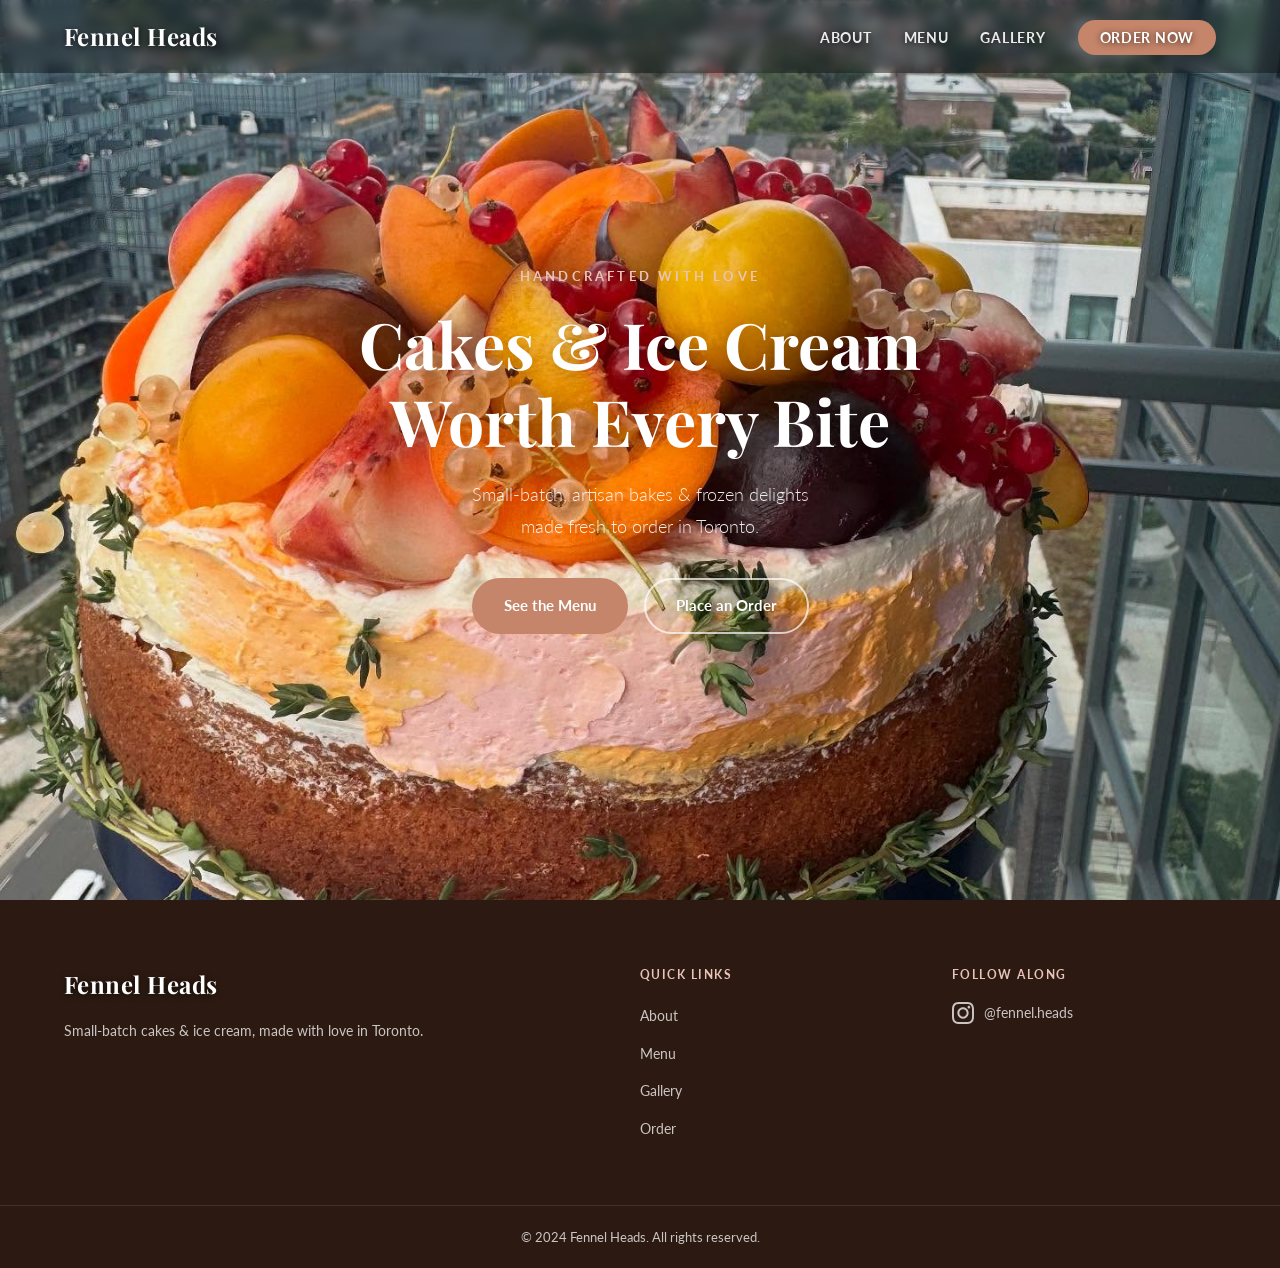
==== index.html @ 0a1d03e3 "Fix navbar background not showing on page load Two root causes fixed: 1. JS only evaluated scroll po" ====
<!DOCTYPE html>
<html lang="en">
<head>
  <meta charset="UTF-8" />
  <meta name="viewport" content="width=device-width, initial-scale=1.0" />
  <title>Fennel Heads — Cakes & Ice Cream by Arry</title>
  <link rel="stylesheet" href="styles.css?v=2" />
  <link rel="preconnect" href="https://fonts.googleapis.com" />
  <link rel="preconnect" href="https://fonts.gstatic.com" crossorigin />
  <link href="https://fonts.googleapis.com/css2?family=Playfair+Display:ital,wght@0,400;0,600;0,700;1,400&family=Lato:wght@300;400;700&display=swap" rel="stylesheet" />
</head>
<body>

  <!-- ─── NAV ─────────────────────────────────────────────── -->
  <nav id="navbar">
    <div class="nav-inner">
      <a class="logo" href="index.html">Fennel Heads</a>
      <button class="hamburger" id="hamburger" aria-label="Open menu">&#9776;</button>
      <ul class="nav-links" id="nav-links">
        <li><a href="about.html"   data-page="about">About</a></li>
        <li><a href="menu.html"    data-page="menu">Menu</a></li>
        <li><a href="gallery.html" data-page="gallery">Gallery</a></li>
        <li><a href="order.html"   data-page="order" class="nav-cta">Order Now</a></li>
      </ul>
    </div>
  </nav>

  <!-- ─── HERO ─────────────────────────────────────────────── -->
  <section id="hero">
    <div class="hero-overlay"></div>
    <img
      class="hero-bg"
      src="538287975_17993439401819274_383449460662715563_n.jpg"
      alt="Beautiful fruit-topped cake held against the city skyline"
    />
    <div class="hero-content">
      <p class="hero-eyebrow">Handcrafted with love</p>
      <h1>Cakes & Ice Cream<br/>Worth Every Bite</h1>
      <p class="hero-sub">Small-batch, artisan bakes &amp; frozen delights<br/>made fresh to order in Toronto.</p>
      <div class="hero-buttons">
        <a href="menu.html"  class="btn btn-primary">See the Menu</a>
        <a href="order.html" class="btn btn-outline">Place an Order</a>
      </div>
    </div>
  </section>

  <!-- ─── FOOTER ─────────────────────────────────────────────── -->
  <footer>
    <div class="container footer-inner">
      <div class="footer-brand">
        <span class="logo">Fennel Heads</span>
        <p>Small-batch cakes &amp; ice cream, made with love in Toronto.</p>
      </div>
      <div class="footer-links">
        <h4>Quick Links</h4>
        <ul>
          <li><a href="about.html">About</a></li>
          <li><a href="menu.html">Menu</a></li>
          <li><a href="gallery.html">Gallery</a></li>
          <li><a href="order.html">Order</a></li>
        </ul>
      </div>
      <div class="footer-social">
        <h4>Follow Along</h4>
        <a href="https://www.instagram.com/fennel.heads/" target="_blank" rel="noopener noreferrer" class="social-link">
          <svg xmlns="http://www.w3.org/2000/svg" viewBox="0 0 24 24" fill="currentColor" width="22" height="22"><path d="M12 2.163c3.204 0 3.584.012 4.85.07 3.252.148 4.771 1.691 4.919 4.919.058 1.265.069 1.645.069 4.849 0 3.205-.012 3.584-.069 4.849-.149 3.225-1.664 4.771-4.919 4.919-1.266.058-1.644.07-4.85.07-3.204 0-3.584-.012-4.849-.07-3.26-.149-4.771-1.699-4.919-4.92-.058-1.265-.07-1.644-.07-4.849 0-3.204.013-3.583.07-4.849.149-3.227 1.664-4.771 4.919-4.919 1.266-.057 1.645-.069 4.849-.069zm0-2.163c-3.259 0-3.667.014-4.947.072-4.358.2-6.78 2.618-6.98 6.98-.059 1.281-.073 1.689-.073 4.948 0 3.259.014 3.668.072 4.948.2 4.358 2.618 6.78 6.98 6.98 1.281.058 1.689.072 4.948.072 3.259 0 3.668-.014 4.948-.072 4.354-.2 6.782-2.618 6.979-6.98.059-1.28.073-1.689.073-4.948 0-3.259-.014-3.667-.072-4.947-.196-4.354-2.617-6.78-6.979-6.98-1.281-.059-1.69-.073-4.949-.073zm0 5.838c-3.403 0-6.162 2.759-6.162 6.162s2.759 6.163 6.162 6.163 6.162-2.759 6.162-6.163c0-3.403-2.759-6.162-6.162-6.162zm0 10.162c-2.209 0-4-1.79-4-4 0-2.209 1.791-4 4-4s4 1.791 4 4c0 2.21-1.791 4-4 4zm6.406-11.845c-.796 0-1.441.645-1.441 1.44s.645 1.44 1.441 1.44c.795 0 1.439-.645 1.439-1.44s-.644-1.44-1.439-1.44z"/></svg>
          @fennel.heads
        </a>
      </div>
    </div>
    <div class="footer-bottom">
      <p>&copy; 2024 Fennel Heads. All rights reserved.</p>
    </div>
  </footer>

  <script src="script.js"></script>
</body>
</html>
---- styles.css ----
/* ─────────────────────────────────────────────────────────────
   Fennel Heads — Cake & Ice Cream Store
   Stylesheet
   ───────────────────────────────────────────────────────────── */

/* ── Reset & base ── */
*, *::before, *::after { box-sizing: border-box; margin: 0; padding: 0; }

:root {
  --cream:     #fdf8f2;
  --rose:      #e8c4b8;
  --blush:     #f0d5cb;
  --dusty:     #c4856a;
  --brown:     #6b3d2a;
  --dark:      #2c1a12;
  --green:     #7a9e7e;
  --gold:      #c9963a;
  --text:      #3d2314;
  --text-muted:#7a5c4e;
  --white:     #ffffff;
  --shadow-sm: 0 2px 8px rgba(44,26,18,0.08);
  --shadow-md: 0 8px 30px rgba(44,26,18,0.12);
  --shadow-lg: 0 20px 60px rgba(44,26,18,0.18);
  --radius:    16px;
  --radius-sm: 8px;
  --transition: 0.3s ease;
}

html { scroll-behavior: smooth; }

body {
  font-family: 'Lato', sans-serif;
  background: var(--cream);
  color: var(--text);
  line-height: 1.7;
  overflow-x: hidden;
}

img { display: block; max-width: 100%; }
a   { color: inherit; text-decoration: none; }
ul  { list-style: none; }

.container {
  width: 100%;
  max-width: 1200px;
  margin: 0 auto;
  padding: 0 24px;
}

/* ── Typography ── */
h1, h2, h3 {
  font-family: 'Playfair Display', serif;
  line-height: 1.2;
}

h1 { font-size: clamp(2.4rem, 5vw, 4rem); font-weight: 700; }
h2 { font-size: clamp(1.8rem, 3.5vw, 2.8rem); font-weight: 600; }
h3 { font-size: 1.3rem; font-weight: 600; }

.section-eyebrow {
  text-transform: uppercase;
  letter-spacing: 0.18em;
  font-size: 0.78rem;
  font-weight: 700;
  color: var(--dusty);
  margin-bottom: 10px;
}

.section-title { color: var(--dark); margin-bottom: 14px; }

.section-subtitle {
  color: var(--text-muted);
  max-width: 600px;
  font-size: 1rem;
  margin-bottom: 48px;
}

.centered { text-align: center; }
.section-subtitle.centered, .centered.section-subtitle { margin: 0 auto 48px; }

/* ── Buttons ── */
.btn {
  display: inline-flex;
  align-items: center;
  gap: 8px;
  padding: 13px 30px;
  border-radius: 50px;
  font-family: 'Lato', sans-serif;
  font-weight: 700;
  font-size: 0.95rem;
  cursor: pointer;
  transition: all var(--transition);
  border: 2px solid transparent;
  white-space: nowrap;
}

.btn-primary {
  background: var(--dusty);
  color: var(--white);
  border-color: var(--dusty);
}
.btn-primary:hover {
  background: var(--brown);
  border-color: var(--brown);
  transform: translateY(-2px);
  box-shadow: var(--shadow-md);
}

.btn-outline {
  background: transparent;
  color: var(--white);
  border-color: rgba(255,255,255,0.7);
}
.btn-outline:hover {
  background: rgba(255,255,255,0.15);
  border-color: var(--white);
}

.btn-outline-dark {
  background: transparent;
  color: var(--dark);
  border-color: var(--dark);
}
.btn-outline-dark:hover {
  background: var(--dark);
  color: var(--white);
}

.btn-full { width: 100%; justify-content: center; }
.btn-lg   { padding: 16px 36px; font-size: 1rem; }

/* ── Navbar ── */
#navbar {
  position: fixed;
  top: 0; left: 0; right: 0;
  z-index: 1000;
  padding: 16px 0;
  background: rgba(0,0,0,0.38);
  backdrop-filter: blur(6px);
  -webkit-backdrop-filter: blur(6px);
  transition: background var(--transition), box-shadow var(--transition), padding var(--transition), backdrop-filter var(--transition);
}

#navbar.scrolled {
  background: rgba(253,248,242,0.97);
  backdrop-filter: blur(10px);
  -webkit-backdrop-filter: blur(10px);
  box-shadow: var(--shadow-sm);
  padding: 10px 0;
}

.nav-inner {
  max-width: 1200px;
  margin: 0 auto;
  padding: 0 24px;
  display: flex;
  align-items: center;
  justify-content: space-between;
}

.logo {
  font-family: 'Playfair Display', serif;
  font-size: 1.5rem;
  font-weight: 700;
  color: var(--white);
  transition: color var(--transition), text-shadow var(--transition);
  letter-spacing: 0.02em;
  text-shadow: 0 1px 6px rgba(0,0,0,0.7);
}

#navbar.scrolled .logo { color: var(--brown); text-shadow: none; }

.nav-links {
  display: flex;
  align-items: center;
  gap: 32px;
}

.nav-links a {
  font-weight: 700;
  font-size: 0.9rem;
  letter-spacing: 0.05em;
  text-transform: uppercase;
  color: rgba(255,255,255,0.9);
  transition: color var(--transition), text-shadow var(--transition);
  text-shadow: 0 1px 6px rgba(0,0,0,0.7);
}

#navbar.scrolled .nav-links a { color: var(--text); text-shadow: none; }

.nav-links a:hover { color: var(--dusty); }

.nav-cta {
  background: var(--dusty);
  color: var(--white) !important;
  padding: 9px 22px;
  border-radius: 50px;
}

.nav-cta:hover { background: var(--brown) !important; color: var(--white) !important; }

#navbar.scrolled .nav-links a.active { color: var(--dusty); }
#navbar:not(.scrolled) .nav-links a.active { color: var(--rose); }

.hamburger {
  display: none;
  background: none;
  border: none;
  color: var(--white);
  font-size: 1.5rem;
  cursor: pointer;
  text-shadow: 0 1px 4px rgba(0,0,0,0.5);
  transition: color var(--transition), text-shadow var(--transition);
}

#navbar.scrolled .hamburger { color: var(--dark); text-shadow: none; }

/* ── Hero ── */
#hero {
  position: relative;
  height: 100vh;
  min-height: 600px;
  display: flex;
  align-items: center;
  justify-content: center;
  overflow: hidden;
}

.hero-bg {
  position: absolute;
  inset: 0;
  width: 100%;
  height: 100%;
  object-fit: cover;
  object-position: center;
  transform: scale(1.05);
  transition: transform 8s ease;
}

.hero-bg.loaded { transform: scale(1); }

.hero-overlay {
  position: absolute;
  inset: 0;
  background: linear-gradient(
    to bottom,
    rgba(44,26,18,0.45) 0%,
    rgba(44,26,18,0.55) 50%,
    rgba(44,26,18,0.7)  100%
  );
}

.hero-content {
  position: relative;
  text-align: center;
  color: var(--white);
  padding: 0 24px;
  max-width: 800px;
}

.hero-eyebrow {
  text-transform: uppercase;
  letter-spacing: 0.25em;
  font-size: 0.8rem;
  font-weight: 700;
  color: var(--rose);
  margin-bottom: 18px;
}

.hero-content h1 {
  text-shadow: 0 2px 20px rgba(0,0,0,0.3);
  margin-bottom: 20px;
}

.hero-sub {
  font-size: 1.15rem;
  opacity: 0.9;
  margin-bottom: 36px;
  font-weight: 300;
}

.hero-buttons {
  display: flex;
  gap: 16px;
  justify-content: center;
  flex-wrap: wrap;
}

.scroll-hint {
  position: absolute;
  bottom: 36px;
  left: 50%;
  transform: translateX(-50%);
}

.scroll-hint span {
  display: block;
  width: 24px;
  height: 40px;
  border: 2px solid rgba(255,255,255,0.6);
  border-radius: 20px;
  position: relative;
}

.scroll-hint span::after {
  content: '';
  display: block;
  width: 4px;
  height: 8px;
  background: rgba(255,255,255,0.8);
  border-radius: 4px;
  position: absolute;
  top: 6px;
  left: 50%;
  transform: translateX(-50%);
  animation: scrollBounce 1.8s infinite;
}

@keyframes scrollBounce {
  0%, 100% { transform: translateX(-50%) translateY(0); opacity: 1; }
  60%       { transform: translateX(-50%) translateY(10px); opacity: 0; }
}

/* ── About ── */
#about {
  padding: 100px 0;
  background: var(--cream);
}

.about-grid {
  display: grid;
  grid-template-columns: 1fr 1fr;
  gap: 72px;
  align-items: center;
}

.about-image-wrap {
  position: relative;
}

.about-img {
  width: 100%;
  border-radius: var(--radius);
  box-shadow: var(--shadow-lg);
  aspect-ratio: 4/5;
  object-fit: cover;
}

.about-badge {
  position: absolute;
  bottom: -24px;
  right: -24px;
  background: var(--dusty);
  color: var(--white);
  width: 100px;
  height: 100px;
  border-radius: 50%;
  display: flex;
  flex-direction: column;
  align-items: center;
  justify-content: center;
  box-shadow: var(--shadow-md);
  font-family: 'Playfair Display', serif;
  text-align: center;
  line-height: 1.1;
}

.about-badge span:first-child { font-size: 0.7rem; text-transform: uppercase; letter-spacing: 0.1em; }
.about-badge .year { font-size: 1.6rem; font-weight: 700; }

.about-text {
  padding-right: 24px;
}

.about-text h2 {
  margin-bottom: 20px;
  color: var(--dark);
}

.about-text p {
  color: var(--text-muted);
  margin-bottom: 18px;
  font-size: 1.05rem;
}

.instagram-btn { margin-top: 8px; }

/* ── Menu ── */
#menu {
  padding: 100px 0;
  background: linear-gradient(180deg, var(--blush) 0%, var(--cream) 100%);
}

.menu-grid {
  display: grid;
  grid-template-columns: repeat(2, 1fr);
  gap: 32px;
  margin-bottom: 48px;
}

.menu-card {
  background: var(--white);
  border-radius: var(--radius);
  overflow: hidden;
  box-shadow: var(--shadow-sm);
  transition: transform var(--transition), box-shadow var(--transition);
  display: flex;
  flex-direction: column;
}

.menu-card:hover {
  transform: translateY(-6px);
  box-shadow: var(--shadow-md);
}

.menu-card-img-wrap {
  position: relative;
  height: 260px;
  overflow: hidden;
}

.menu-card-img-wrap img {
  width: 100%;
  height: 100%;
  object-fit: cover;
  transition: transform 0.5s ease;
}

.menu-card:hover .menu-card-img-wrap img { transform: scale(1.05); }

.menu-tag {
  position: absolute;
  top: 16px;
  left: 16px;
  background: var(--dusty);
  color: var(--white);
  font-size: 0.72rem;
  font-weight: 700;
  text-transform: uppercase;
  letter-spacing: 0.08em;
  padding: 5px 12px;
  border-radius: 50px;
}

.menu-card-body {
  padding: 28px;
  display: flex;
  flex-direction: column;
  flex: 1;
  gap: 14px;
}

.menu-card-header {
  display: flex;
  justify-content: space-between;
  align-items: flex-start;
  gap: 12px;
}

.menu-card-header h3 {
  color: var(--dark);
  flex: 1;
}

.price {
  font-family: 'Playfair Display', serif;
  font-size: 1.4rem;
  font-weight: 700;
  color: var(--dusty);
  white-space: nowrap;
}

.menu-desc {
  color: var(--text-muted);
  font-size: 0.95rem;
  line-height: 1.65;
}

.ingredients-toggle {
  background: var(--cream);
  border-radius: var(--radius-sm);
  overflow: hidden;
}

.ingredients-toggle summary {
  padding: 10px 14px;
  cursor: pointer;
  font-size: 0.85rem;
  font-weight: 700;
  color: var(--dusty);
  text-transform: uppercase;
  letter-spacing: 0.06em;
  user-select: none;
}

.ingredients-toggle summary::-webkit-details-marker { display: none; }
.ingredients-toggle summary::before {
  content: '+ ';
}
.ingredients-toggle[open] summary::before {
  content: '− ';
}

.ingredients-toggle ul {
  padding: 0 14px 14px;
  list-style: disc;
  padding-left: 30px;
}

.ingredients-toggle ul li {
  font-size: 0.85rem;
  color: var(--text-muted);
  margin-bottom: 4px;
}

.menu-card-sizes {
  display: flex;
  gap: 10px;
  flex-wrap: wrap;
}

.menu-card-sizes span {
  background: var(--cream);
  color: var(--text-muted);
  font-size: 0.78rem;
  font-weight: 700;
  padding: 5px 12px;
  border-radius: 50px;
}

/* Ice cream banner */
.icecream-banner {
  background: linear-gradient(135deg, var(--green) 0%, #5a8060 100%);
  color: var(--white);
  border-radius: var(--radius);
  padding: 40px 48px;
  display: flex;
  align-items: center;
  gap: 40px;
  overflow: hidden;
  box-shadow: var(--shadow-md);
}

.icecream-banner-text { flex: 1; }

.icecream-banner h3 {
  font-size: 1.5rem;
  margin-bottom: 12px;
  color: var(--white);
}

.icecream-banner p {
  opacity: 0.9;
  font-size: 0.95rem;
  margin-bottom: 16px;
}

.price-tag {
  display: inline-block;
  background: rgba(255,255,255,0.25);
  padding: 6px 18px;
  border-radius: 50px;
  font-weight: 700;
  font-size: 1rem;
}

.icecream-img {
  width: 200px;
  height: 200px;
  object-fit: cover;
  border-radius: var(--radius);
  box-shadow: 0 8px 30px rgba(0,0,0,0.25);
  flex-shrink: 0;
}

/* ── Gallery ── */
#gallery {
  padding: 100px 0;
  background: var(--dark);
  color: var(--white);
}

#gallery .section-eyebrow { color: var(--rose); }
#gallery .section-title   { color: var(--white); }
#gallery .section-subtitle {
  color: rgba(255,255,255,0.65);
}

#gallery .section-subtitle a {
  color: var(--rose);
  text-decoration: underline;
  text-underline-offset: 3px;
}

.gallery-grid {
  display: grid;
  grid-template-columns: repeat(3, 1fr);
  grid-template-rows: 280px 280px;
  gap: 12px;
  margin-bottom: 48px;
  padding: 0 24px;
  max-width: 1200px;
  margin-left: auto;
  margin-right: auto;
}

.gallery-item {
  position: relative;
  overflow: hidden;
  border-radius: var(--radius-sm);
}

.gallery-item img {
  width: 100%;
  height: 100%;
  object-fit: cover;
  transition: transform 0.5s ease;
}

.gallery-item:hover img { transform: scale(1.08); }

.gallery-overlay {
  position: absolute;
  inset: 0;
  background: rgba(44,26,18,0);
  display: flex;
  align-items: flex-end;
  justify-content: flex-start;
  padding: 16px;
  transition: background var(--transition);
}

.gallery-item:hover .gallery-overlay { background: rgba(44,26,18,0.45); }

.gallery-overlay span {
  color: var(--white);
  font-size: 0.8rem;
  font-weight: 700;
  letter-spacing: 0.06em;
  opacity: 0;
  transform: translateY(6px);
  transition: opacity var(--transition), transform var(--transition);
}

.gallery-item:hover .gallery-overlay span {
  opacity: 1;
  transform: translateY(0);
}

/* Special grid positions */
.gallery-item.tall  { grid-row: span 2; }
.gallery-item.wide  { grid-column: span 2; }

.gallery-cta {
  text-align: center;
  padding-top: 12px;
}

/* ── Order / Form ── */
#order {
  padding: 100px 0;
  background: var(--cream);
}

.order-grid {
  display: grid;
  grid-template-columns: 1fr 1.2fr;
  gap: 72px;
  align-items: start;
}

.order-text h2 {
  margin-bottom: 20px;
  color: var(--dark);
}

.order-text p {
  color: var(--text-muted);
  margin-bottom: 28px;
  font-size: 1.05rem;
}

.order-info-list {
  display: flex;
  flex-direction: column;
  gap: 14px;
}

.order-info-list li {
  display: flex;
  align-items: center;
  gap: 12px;
  color: var(--text-muted);
  font-size: 0.95rem;
}

.order-info-list svg { color: var(--dusty); flex-shrink: 0; }

/* Form */
.order-form {
  background: var(--white);
  border-radius: var(--radius);
  padding: 40px;
  box-shadow: var(--shadow-md);
  display: flex;
  flex-direction: column;
  gap: 20px;
}

.form-row {
  display: grid;
  grid-template-columns: 1fr 1fr;
  gap: 16px;
}

.form-group {
  display: flex;
  flex-direction: column;
  gap: 6px;
}

label {
  font-size: 0.85rem;
  font-weight: 700;
  color: var(--text);
  text-transform: uppercase;
  letter-spacing: 0.06em;
}

input, select, textarea {
  width: 100%;
  padding: 13px 16px;
  border: 2px solid #e8ddd8;
  border-radius: var(--radius-sm);
  font-family: 'Lato', sans-serif;
  font-size: 0.95rem;
  color: var(--text);
  background: var(--cream);
  transition: border-color var(--transition);
  outline: none;
}

input:focus, select:focus, textarea:focus {
  border-color: var(--dusty);
  background: var(--white);
}

input.error, select.error, textarea.error {
  border-color: #d9534f;
}

textarea { resize: vertical; min-height: 100px; }

.form-note {
  font-size: 0.82rem;
  color: var(--text-muted);
  text-align: center;
  line-height: 1.5;
}

.form-success {
  display: none;
  flex-direction: column;
  align-items: center;
  gap: 12px;
  text-align: center;
  padding: 20px;
  background: #e8f5e9;
  border-radius: var(--radius-sm);
  color: #2e7d32;
}

.form-success svg { color: #43a047; }

.form-error {
  display: none;
  flex-direction: column;
  align-items: center;
  gap: 12px;
  text-align: center;
  padding: 20px;
  background: #fdecea;
  border-radius: var(--radius-sm);
  color: #c62828;
}

.form-error[hidden] { display: none; }
.form-error svg     { color: #e53935; }
.form-error a       { color: #c62828; text-decoration: underline; }

/* ── Footer ── */
footer {
  background: var(--dark);
  color: rgba(255,255,255,0.75);
}

.footer-inner {
  display: grid;
  grid-template-columns: 2fr 1fr 1fr;
  gap: 48px;
  padding: 64px 24px;
  max-width: 1200px;
  margin: 0 auto;
}

.footer-brand .logo {
  font-family: 'Playfair Display', serif;
  font-size: 1.5rem;
  color: var(--white);
  display: block;
  margin-bottom: 14px;
}

.footer-brand p {
  font-size: 0.9rem;
  line-height: 1.7;
}

.footer-links h4, .footer-social h4 {
  font-family: 'Lato', sans-serif;
  font-size: 0.78rem;
  text-transform: uppercase;
  letter-spacing: 0.12em;
  color: var(--rose);
  margin-bottom: 16px;
}

.footer-links ul { display: flex; flex-direction: column; gap: 10px; }

.footer-links a {
  font-size: 0.9rem;
  transition: color var(--transition);
}

.footer-links a:hover { color: var(--white); }

.social-link {
  display: inline-flex;
  align-items: center;
  gap: 10px;
  font-size: 0.9rem;
  transition: color var(--transition);
}

.social-link:hover { color: var(--rose); }

.footer-bottom {
  border-top: 1px solid rgba(255,255,255,0.1);
  text-align: center;
  padding: 20px 24px;
  font-size: 0.82rem;
}

/* ─────────────────────────────────────────────────────────────
   Responsive
   ───────────────────────────────────────────────────────────── */
@media (max-width: 1024px) {
  .about-grid   { grid-template-columns: 1fr; gap: 48px; }
  .about-text   { padding-right: 0; }
  .about-img    { max-height: 450px; width: 100%; }
  .about-badge  { right: 16px; }
  .order-grid   { grid-template-columns: 1fr; gap: 48px; }
  .footer-inner { grid-template-columns: 1fr 1fr; }
  .footer-brand { grid-column: span 2; }
}

@media (max-width: 768px) {
  #hero { min-height: 100svh; }

  .hamburger { display: block; }

  .nav-links {
    display: none;
    position: fixed;
    inset: 0;
    background: var(--dark);
    flex-direction: column;
    justify-content: center;
    align-items: center;
    gap: 40px;
    z-index: 999;
  }

  .nav-links.open { display: flex; }

  .nav-links a {
    font-size: 1.3rem !important;
    color: var(--white) !important;
  }

  .nav-links .nav-cta {
    background: var(--dusty) !important;
    padding: 12px 32px !important;
  }

  .menu-grid { grid-template-columns: 1fr; }

  .gallery-grid {
    grid-template-columns: 1fr 1fr;
    grid-template-rows: auto;
  }

  .gallery-item.tall  { grid-row: span 1; }
  .gallery-item.wide  { grid-column: span 2; }

  .icecream-banner {
    flex-direction: column;
    padding: 32px 28px;
    text-align: center;
  }

  .icecream-img { width: 100%; height: 200px; }

  .form-row { grid-template-columns: 1fr; }
  .order-form { padding: 28px 24px; }

  .footer-inner { grid-template-columns: 1fr; }
  .footer-brand { grid-column: span 1; }
}

@media (max-width: 480px) {
  .gallery-grid {
    grid-template-columns: 1fr;
  }

  .gallery-item.wide { grid-column: span 1; }

  .hero-buttons { flex-direction: column; align-items: center; }
}
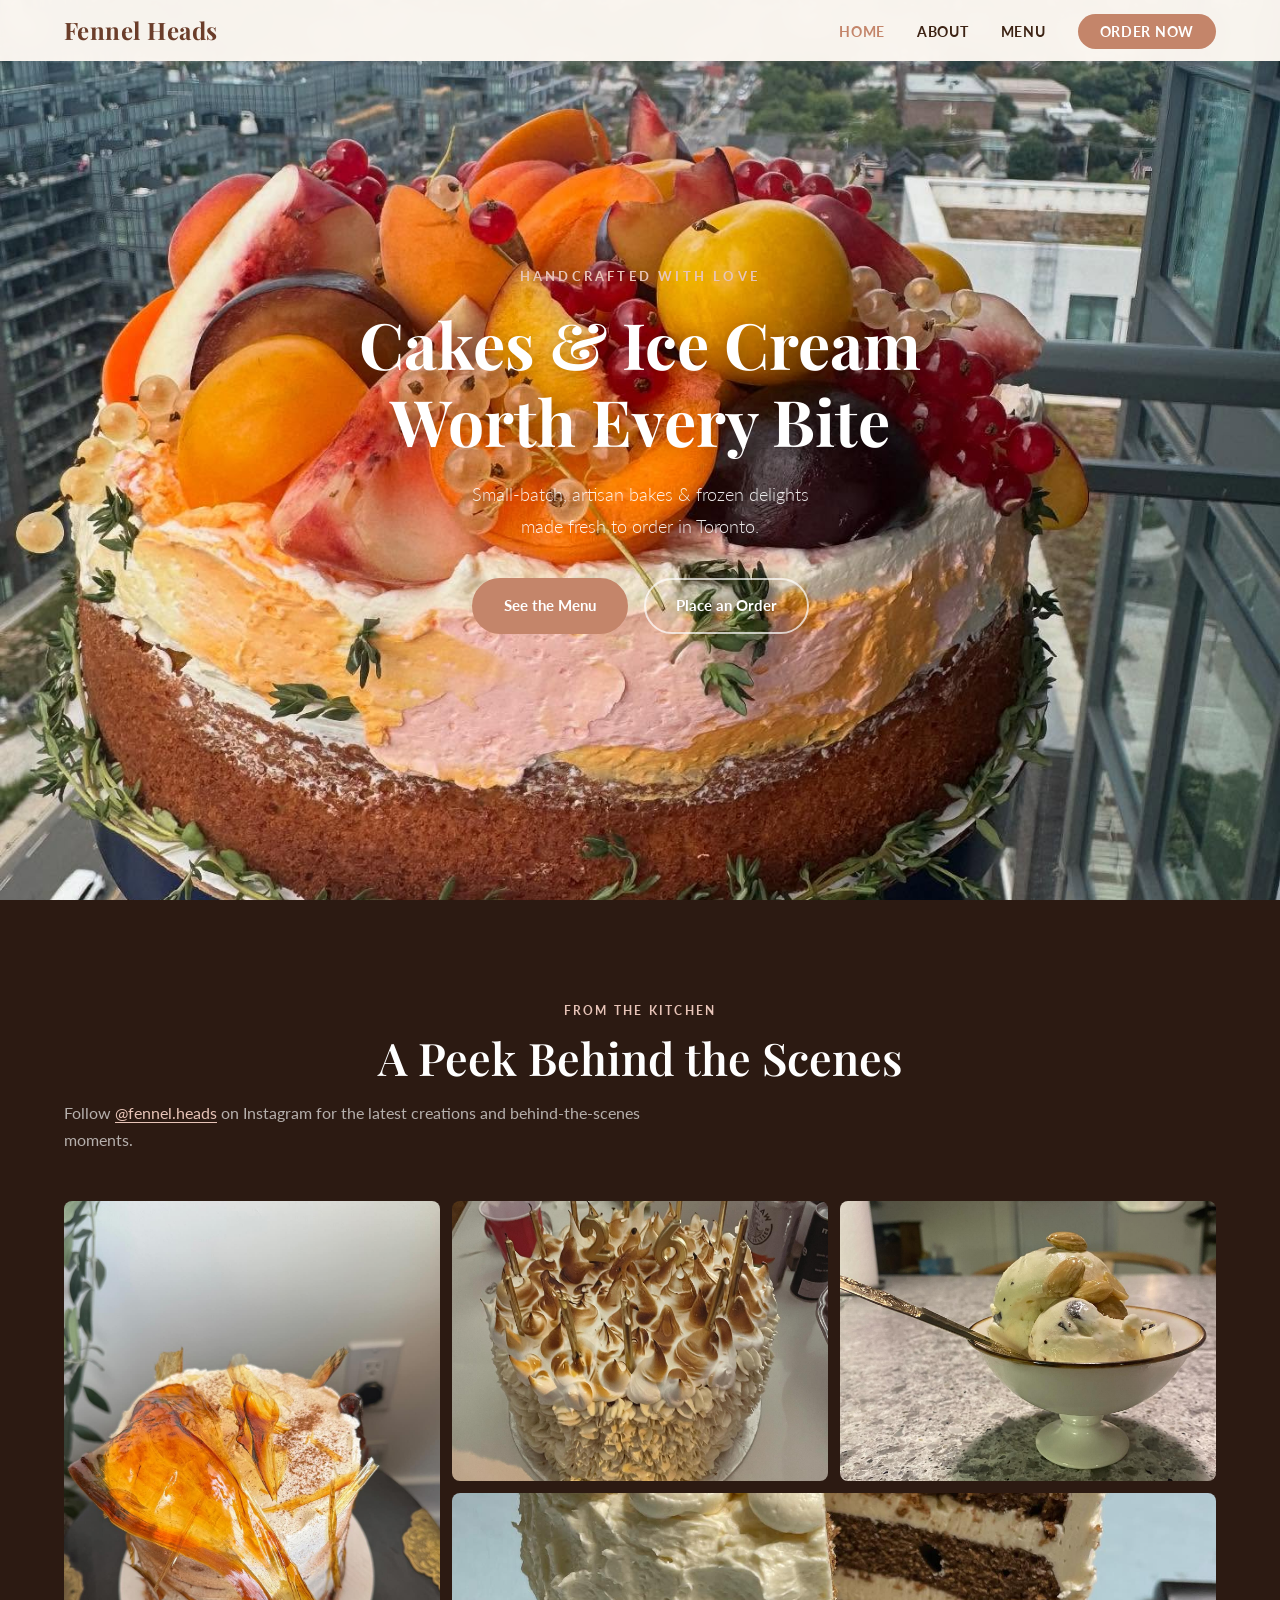
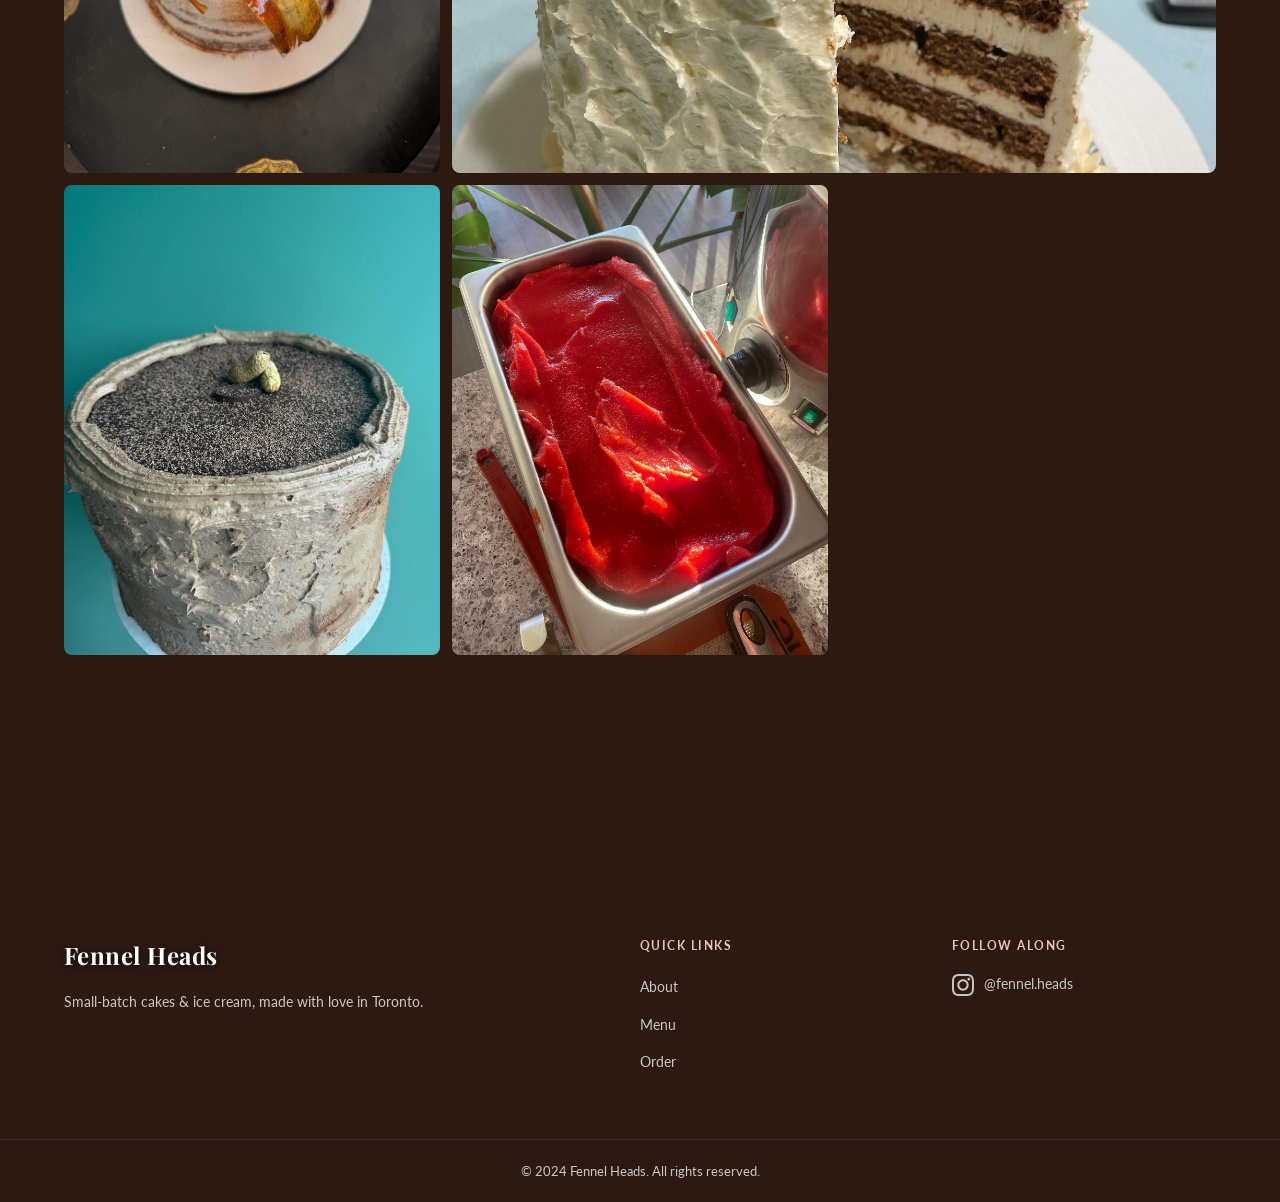
==== commit 66c918e6: "Add Home to navbar, move gallery into home page - Added Home link as first nav item across all pages" ====
--- a/index.html
+++ b/index.html
@@ -4,12 +4,12 @@
   <meta charset="UTF-8" />
   <meta name="viewport" content="width=device-width, initial-scale=1.0" />
   <title>Fennel Heads — Cakes & Ice Cream by Arry</title>
-  <link rel="stylesheet" href="styles.css?v=2" />
+  <link rel="stylesheet" href="styles.css?v=3" />
   <link rel="preconnect" href="https://fonts.googleapis.com" />
   <link rel="preconnect" href="https://fonts.gstatic.com" crossorigin />
   <link href="https://fonts.googleapis.com/css2?family=Playfair+Display:ital,wght@0,400;0,600;0,700;1,400&family=Lato:wght@300;400;700&display=swap" rel="stylesheet" />
 </head>
-<body>
+<body data-page="home">
 
   <!-- ─── NAV ─────────────────────────────────────────────── -->
   <nav id="navbar">
@@ -17,9 +17,9 @@
       <a class="logo" href="index.html">Fennel Heads</a>
       <button class="hamburger" id="hamburger" aria-label="Open menu">&#9776;</button>
       <ul class="nav-links" id="nav-links">
+        <li><a href="index.html"   data-page="home">Home</a></li>
         <li><a href="about.html"   data-page="about">About</a></li>
         <li><a href="menu.html"    data-page="menu">Menu</a></li>
-        <li><a href="gallery.html" data-page="gallery">Gallery</a></li>
         <li><a href="order.html"   data-page="order" class="nav-cta">Order Now</a></li>
       </ul>
     </div>
@@ -44,6 +44,58 @@
     </div>
   </section>
 
+  <!-- ─── GALLERY ─────────────────────────────────────────────── -->
+  <section id="gallery">
+    <div class="container">
+      <p class="section-eyebrow centered">From the kitchen</p>
+      <h2 class="section-title centered">A Peek Behind the Scenes</h2>
+      <p class="section-subtitle">
+        Follow
+        <a href="https://www.instagram.com/fennel.heads/" target="_blank" rel="noopener noreferrer">@fennel.heads</a>
+        on Instagram for the latest creations and behind-the-scenes moments.
+      </p>
+    </div>
+
+    <div class="gallery-grid">
+      <div class="gallery-item tall">
+        <img src="431659975_767636864969973_4679635815775738173_n.jpg" alt="Rustic cake with caramel sugar shards" loading="lazy" />
+        <div class="gallery-overlay"><span>@fennel.heads</span></div>
+      </div>
+      <div class="gallery-item">
+        <img src="625306274_18063437714302508_1622815891430826917_n.jpg" alt="Toasted meringue birthday cake" loading="lazy" />
+        <div class="gallery-overlay"><span>@fennel.heads</span></div>
+      </div>
+      <div class="gallery-item">
+        <img src="621837952_18053394431418701_8216639865695447863_n.jpg" alt="Pistachio ice cream with almonds" loading="lazy" />
+        <div class="gallery-overlay"><span>@fennel.heads</span></div>
+      </div>
+      <div class="gallery-item wide">
+        <img src="624712257_18189010228358273_7164885465353103823_n.jpg" alt="Sliced layered espresso cream cake" loading="lazy" />
+        <div class="gallery-overlay"><span>@fennel.heads</span></div>
+      </div>
+      <div class="gallery-item">
+        <img src="439245475_400434789510761_4070530310605648425_n.jpg" alt="Chocolate peanut butter cake" loading="lazy" />
+        <div class="gallery-overlay"><span>@fennel.heads</span></div>
+      </div>
+      <div class="gallery-item">
+        <img src="299529910_200866672276848_5248434793802721550_n.jpg" alt="Fresh strawberry sorbet being churned" loading="lazy" />
+        <div class="gallery-overlay"><span>@fennel.heads</span></div>
+      </div>
+    </div>
+
+    <div class="gallery-cta">
+      <a
+        href="https://www.instagram.com/fennel.heads/"
+        target="_blank"
+        rel="noopener noreferrer"
+        class="btn btn-outline-dark"
+      >
+        <svg xmlns="http://www.w3.org/2000/svg" viewBox="0 0 24 24" fill="currentColor" width="18" height="18"><path d="M12 2.163c3.204 0 3.584.012 4.85.07 3.252.148 4.771 1.691 4.919 4.919.058 1.265.069 1.645.069 4.849 0 3.205-.012 3.584-.069 4.849-.149 3.225-1.664 4.771-4.919 4.919-1.266.058-1.644.07-4.85.07-3.204 0-3.584-.012-4.849-.07-3.26-.149-4.771-1.699-4.919-4.92-.058-1.265-.07-1.644-.07-4.849 0-3.204.013-3.583.07-4.849.149-3.227 1.664-4.771 4.919-4.919 1.266-.057 1.645-.069 4.849-.069zm0-2.163c-3.259 0-3.667.014-4.947.072-4.358.2-6.78 2.618-6.98 6.98-.059 1.281-.073 1.689-.073 4.948 0 3.259.014 3.668.072 4.948.2 4.358 2.618 6.78 6.98 6.98 1.281.058 1.689.072 4.948.072 3.259 0 3.668-.014 4.948-.072 4.354-.2 6.782-2.618 6.979-6.98.059-1.28.073-1.689.073-4.948 0-3.259-.014-3.667-.072-4.947-.196-4.354-2.617-6.78-6.979-6.98-1.281-.059-1.69-.073-4.949-.073zm0 5.838c-3.403 0-6.162 2.759-6.162 6.162s2.759 6.163 6.162 6.163 6.162-2.759 6.162-6.163c0-3.403-2.759-6.162-6.162-6.162zm0 10.162c-2.209 0-4-1.79-4-4 0-2.209 1.791-4 4-4s4 1.791 4 4c0 2.21-1.791 4-4 4zm6.406-11.845c-.796 0-1.441.645-1.441 1.44s.645 1.44 1.441 1.44c.795 0 1.439-.645 1.439-1.44s-.644-1.44-1.439-1.44z"/></svg>
+        See more on Instagram
+      </a>
+    </div>
+  </section>
+
   <!-- ─── FOOTER ─────────────────────────────────────────────── -->
   <footer>
     <div class="container footer-inner">
@@ -56,7 +108,6 @@
         <ul>
           <li><a href="about.html">About</a></li>
           <li><a href="menu.html">Menu</a></li>
-          <li><a href="gallery.html">Gallery</a></li>
           <li><a href="order.html">Order</a></li>
         </ul>
       </div>
--- a/styles.css
+++ b/styles.css
@@ -758,6 +758,42 @@
   line-height: 1.5;
 }
 
+/* Order price summary */
+.order-total {
+  background: #fdf6ee;
+  border: 1.5px solid var(--dusty);
+  border-radius: var(--radius-sm);
+  padding: 16px 20px;
+}
+
+.order-total-row {
+  display: flex;
+  justify-content: space-between;
+  align-items: baseline;
+  font-size: 0.95rem;
+  color: var(--text);
+  padding: 3px 0;
+}
+
+.order-total-divider {
+  border: none;
+  border-top: 1px solid #ddd0c8;
+  margin: 10px 0;
+}
+
+.order-total-grand {
+  font-weight: 700;
+  font-size: 1.05rem;
+  color: var(--dark);
+}
+
+.order-total-note {
+  font-size: 0.78rem;
+  color: var(--text-muted);
+  margin-top: 10px;
+  line-height: 1.4;
+}
+
 .form-success {
   display: none;
   flex-direction: column;
@@ -784,7 +820,8 @@
   color: #c62828;
 }
 
-.form-error[hidden] { display: none; }
+.form-error[hidden]     { display: none; }
+.order-total-row[hidden] { display: none; }
 .form-error svg     { color: #e53935; }
 .form-error a       { color: #c62828; text-decoration: underline; }
 
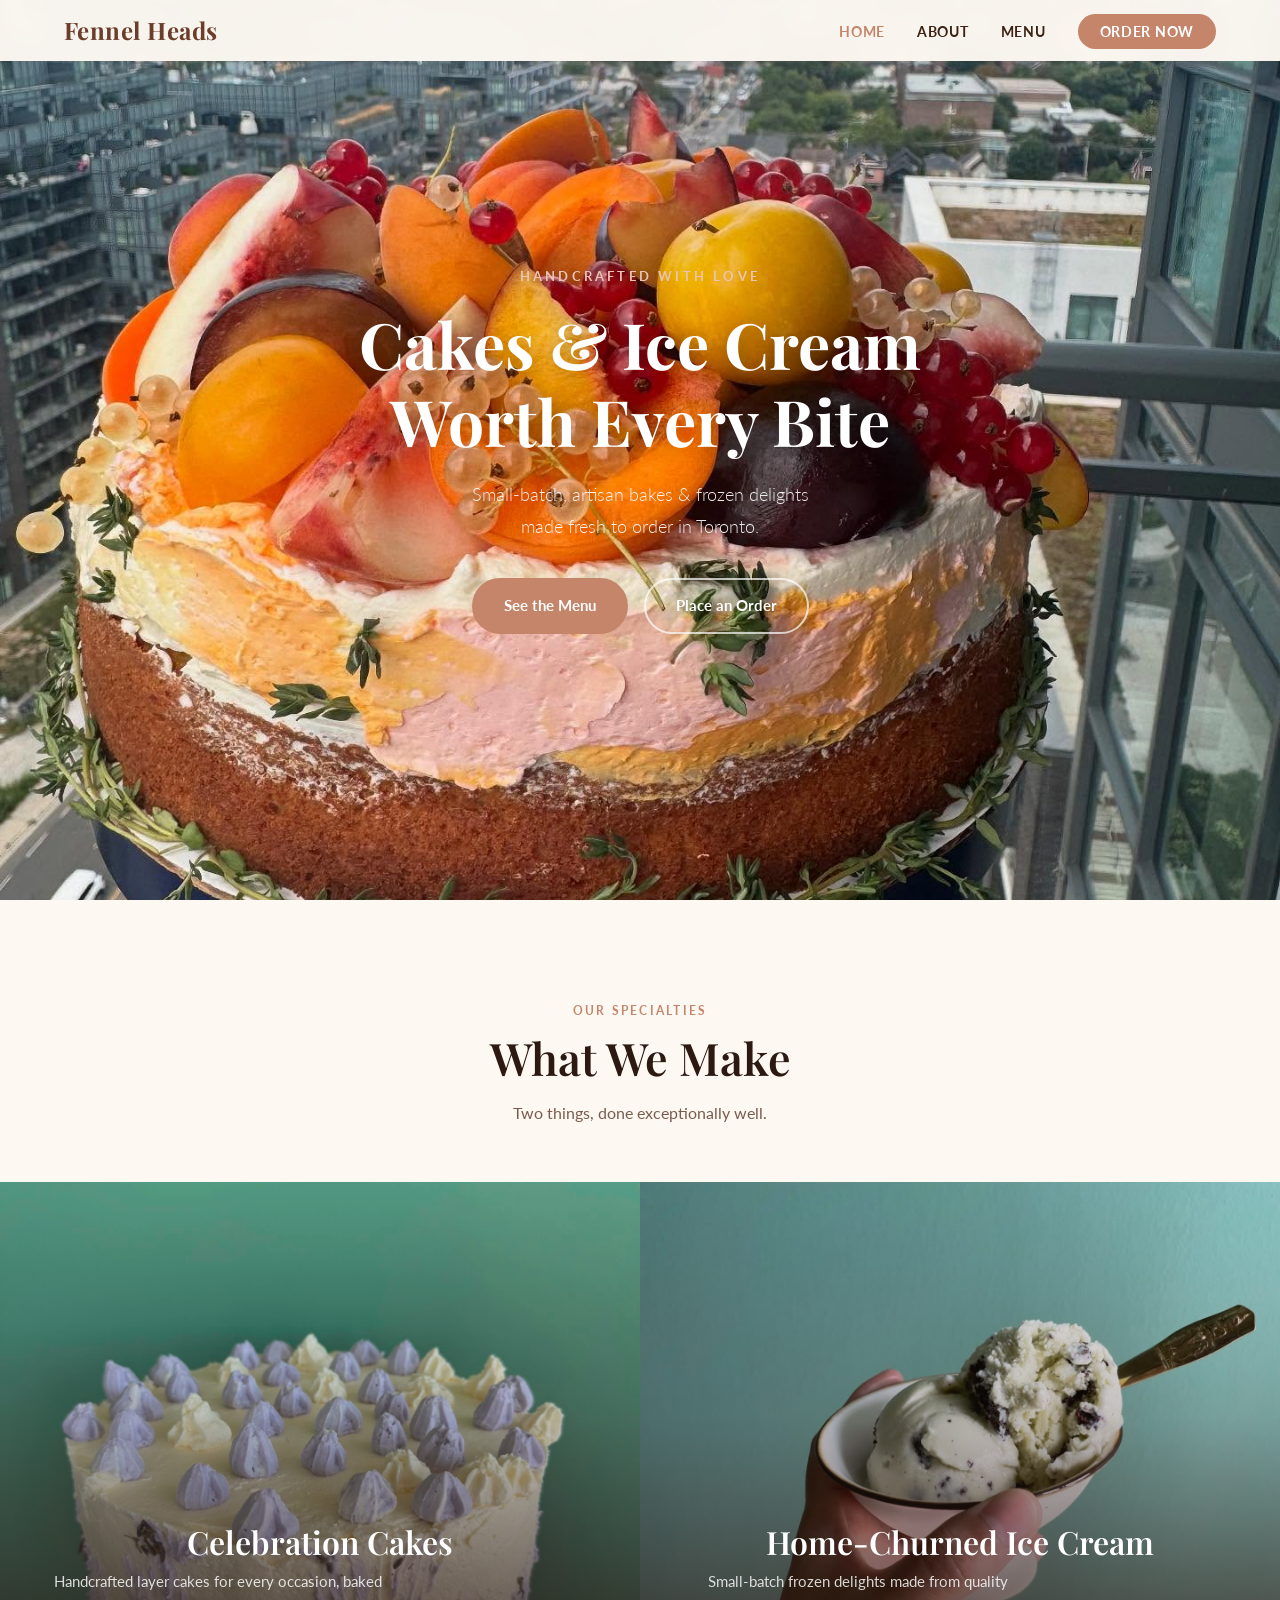
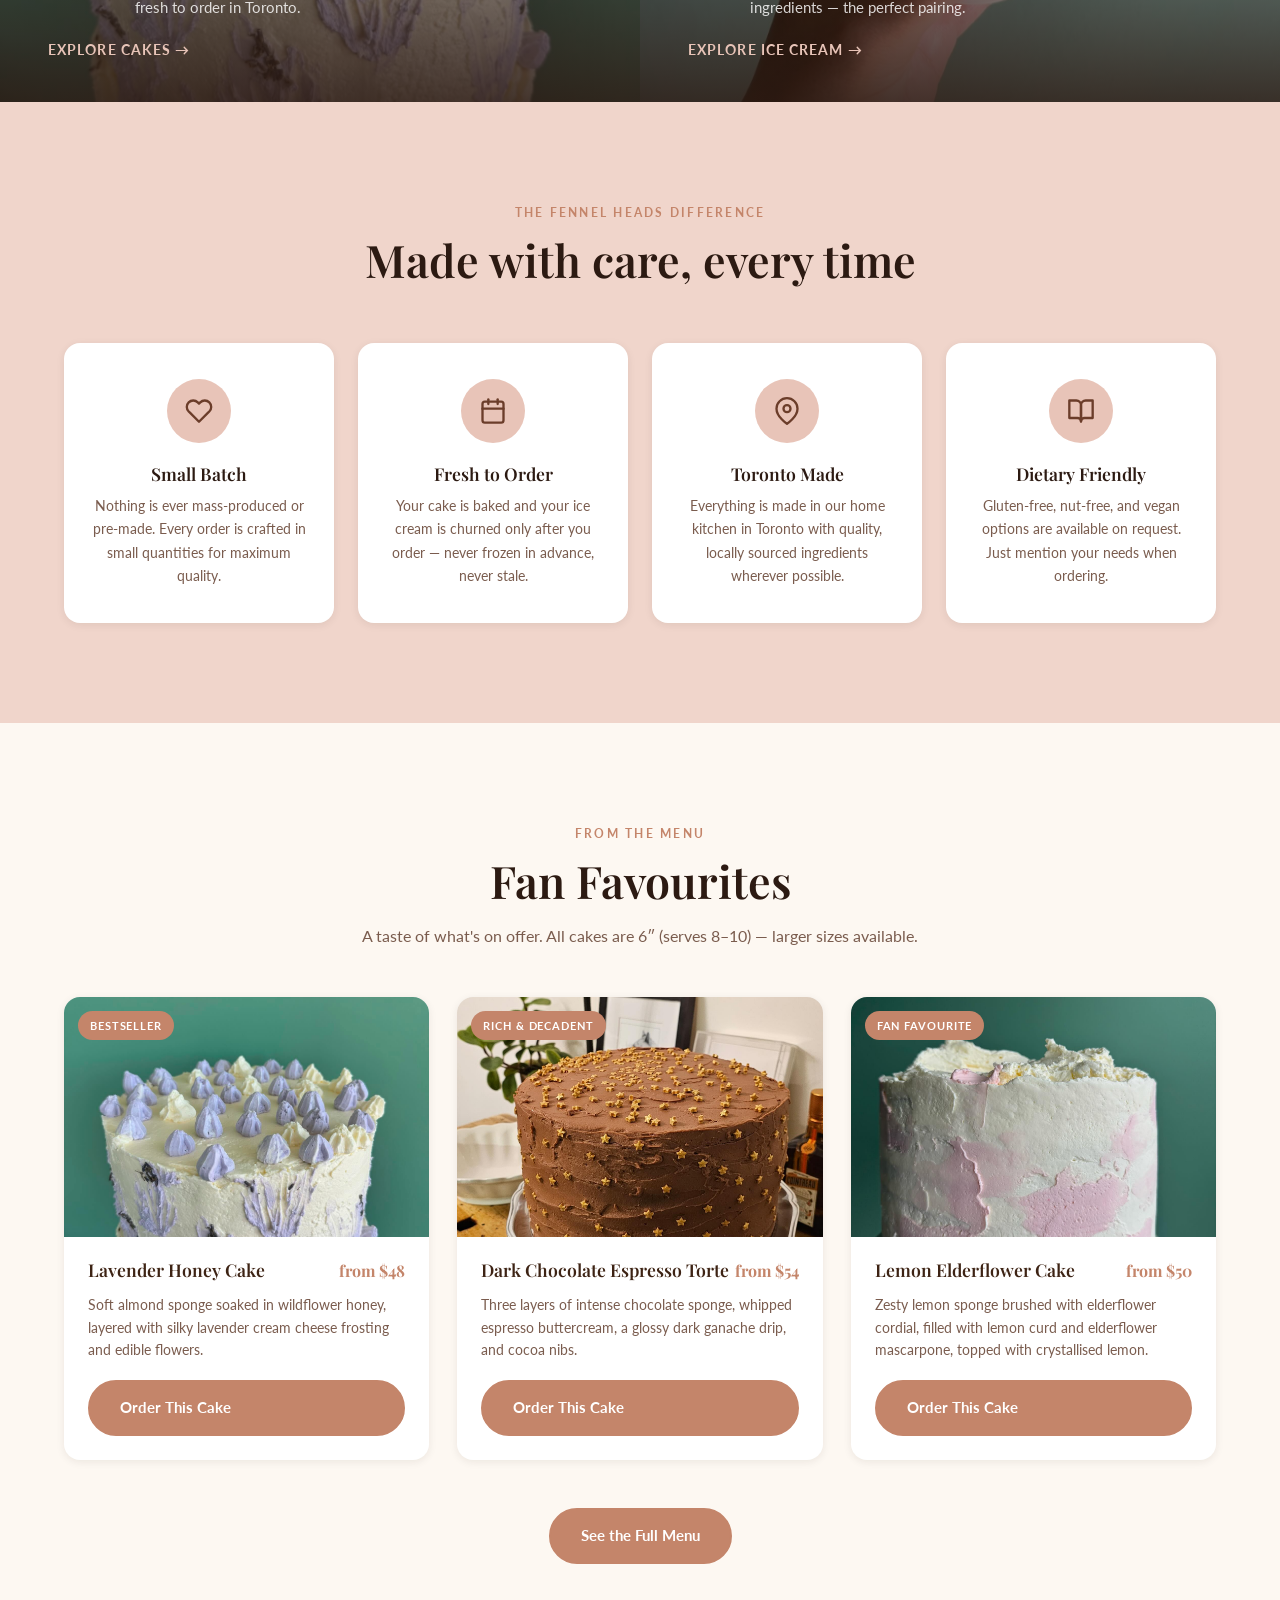
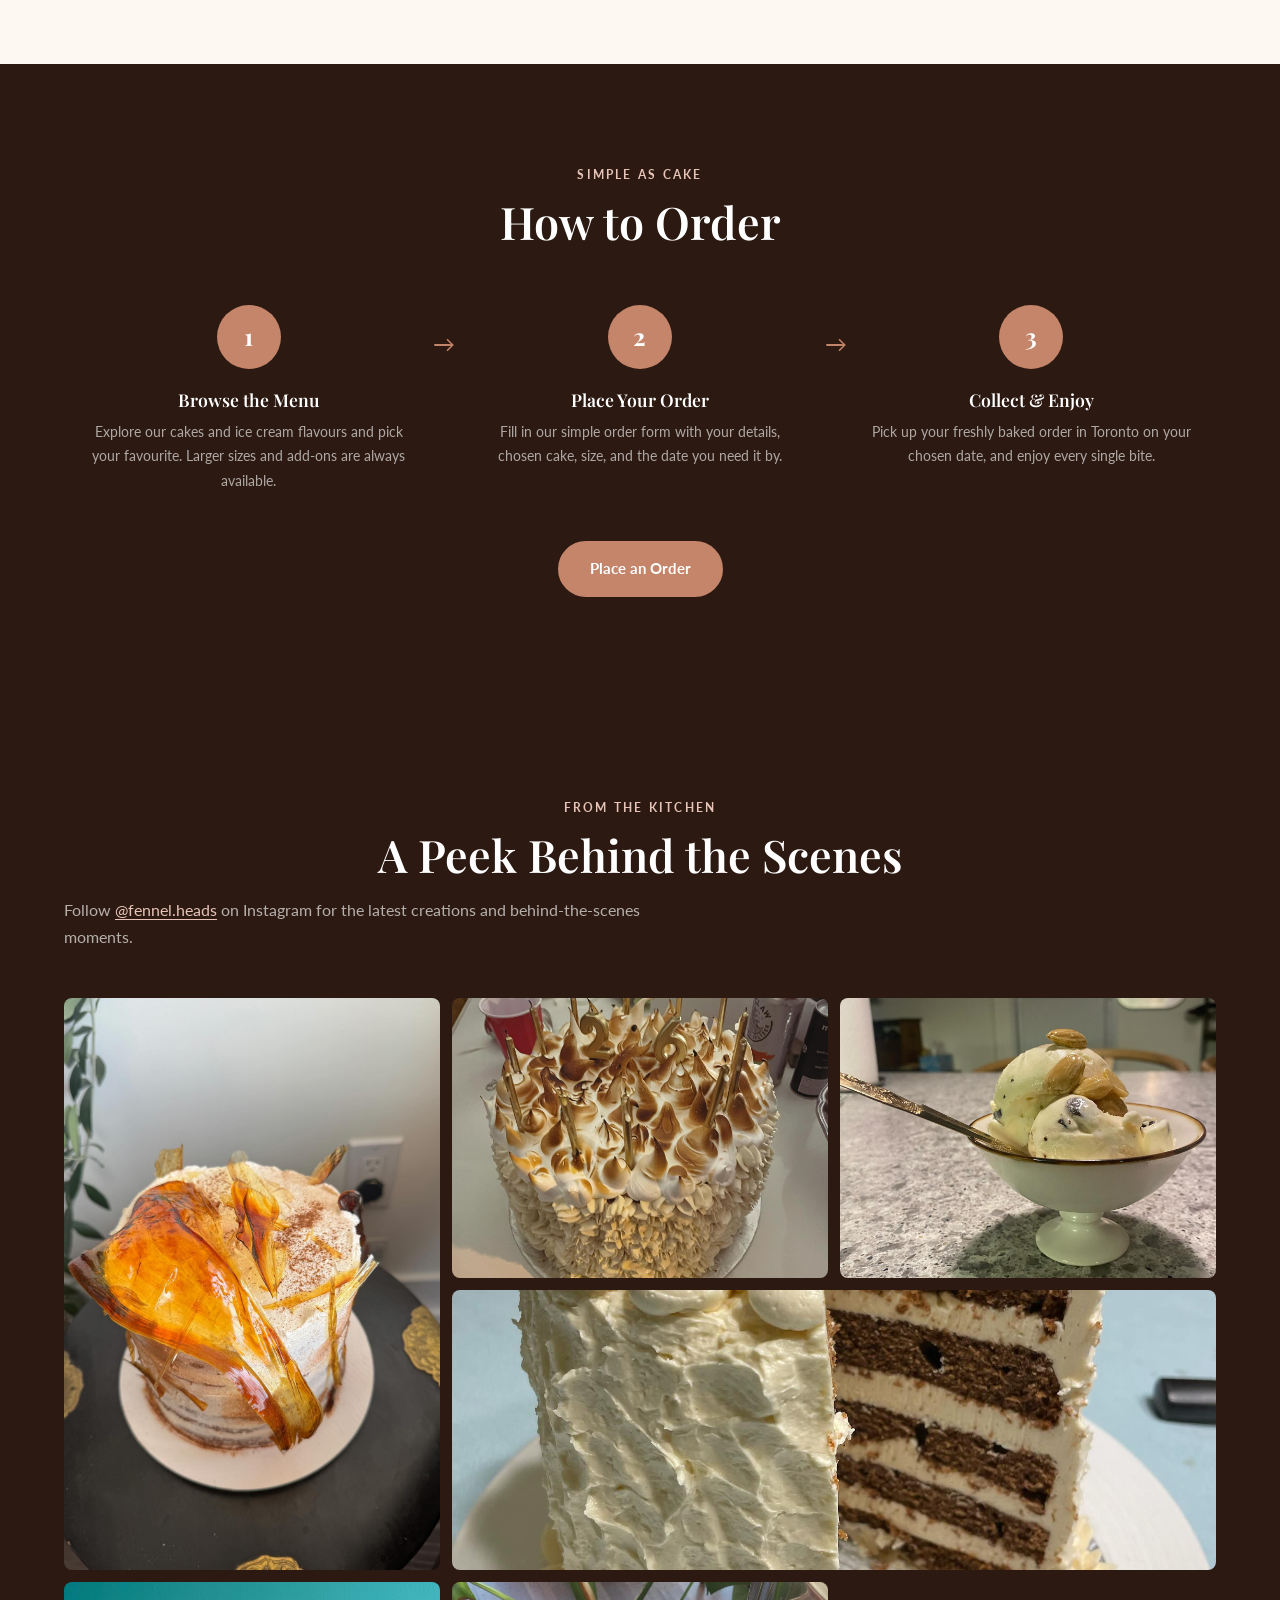
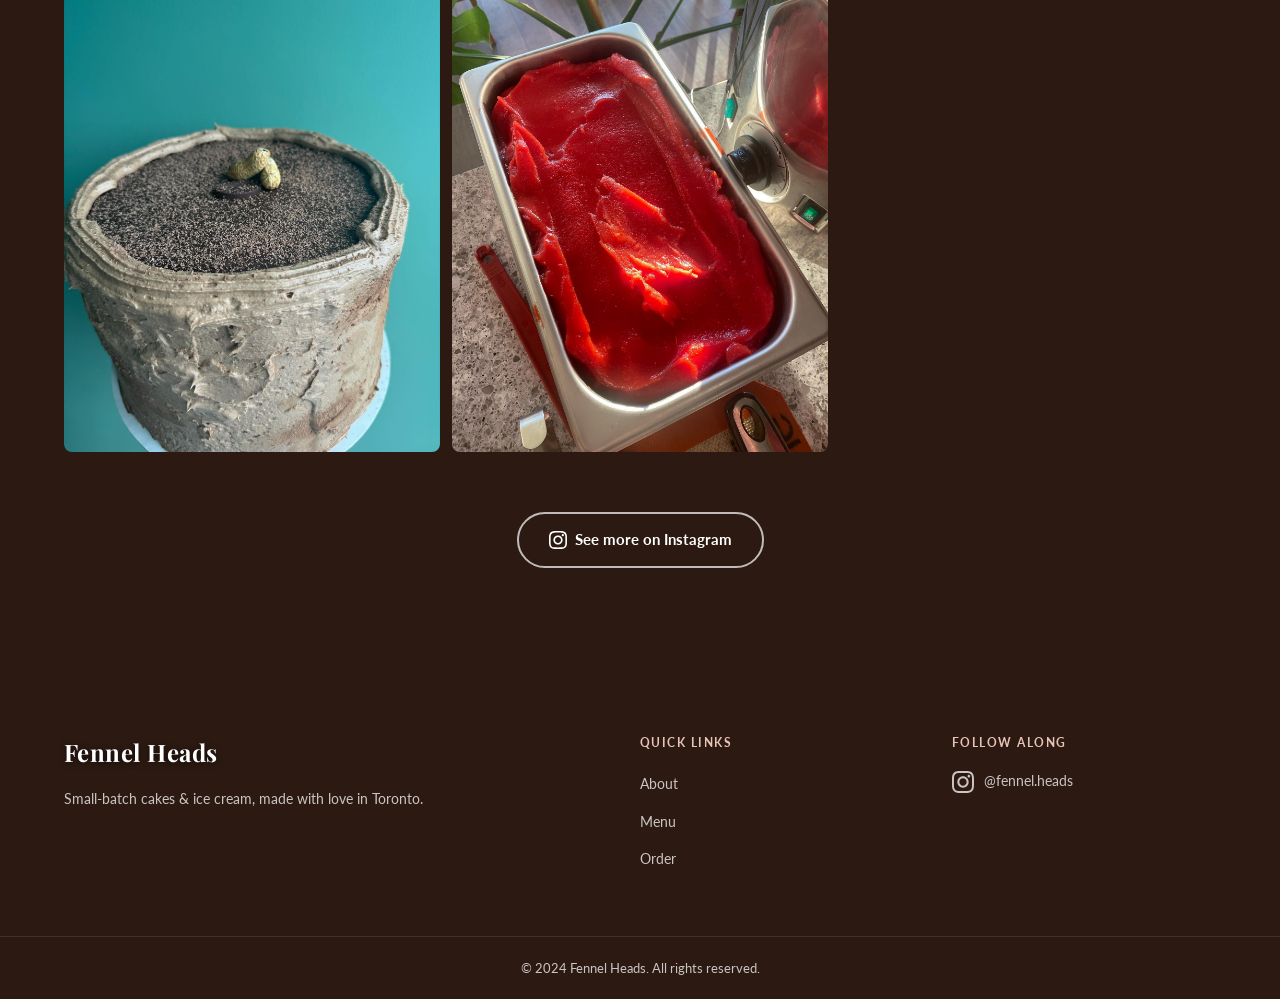
==== commit e6ea3ddc: "Add four new home page sections: What We Make, Why Us, Featured, How to Order 1. What We Make — two " ====
--- a/index.html
+++ b/index.html
@@ -44,6 +44,174 @@
     </div>
   </section>
 
+  <!-- ─── WHAT WE MAKE ─────────────────────────────────────────── -->
+  <section id="what-we-make">
+    <div class="container">
+      <p class="section-eyebrow centered">Our specialties</p>
+      <h2 class="section-title centered">What We Make</h2>
+      <p class="section-subtitle centered">Two things, done exceptionally well.</p>
+    </div>
+    <div class="what-grid">
+      <a href="menu.html" class="what-card">
+        <img src="439638737_1150848245955723_5161108831316934313_n.jpg" alt="Lavender honey celebration cake" loading="lazy" />
+        <div class="what-card-overlay">
+          <h3>Celebration Cakes</h3>
+          <p>Handcrafted layer cakes for every occasion, baked fresh to order in Toronto.</p>
+          <span class="what-card-cta">Explore cakes &rarr;</span>
+        </div>
+      </a>
+      <a href="menu.html" class="what-card">
+        <img src="626688793_18094939057758270_4780236307043766444_n.jpg" alt="Scoops of home-churned ice cream" loading="lazy" />
+        <div class="what-card-overlay">
+          <h3>Home-Churned Ice Cream</h3>
+          <p>Small-batch frozen delights made from quality ingredients — the perfect pairing.</p>
+          <span class="what-card-cta">Explore ice cream &rarr;</span>
+        </div>
+      </a>
+    </div>
+  </section>
+
+  <!-- ─── WHY FENNEL HEADS ───────────────────────────────────────── -->
+  <section id="why-us">
+    <div class="container">
+      <p class="section-eyebrow centered">The Fennel Heads difference</p>
+      <h2 class="section-title centered">Made with care, every time</h2>
+      <div class="why-grid">
+
+        <div class="why-card">
+          <div class="why-icon">
+            <!-- small batch icon -->
+            <svg xmlns="http://www.w3.org/2000/svg" width="28" height="28" viewBox="0 0 24 24" fill="none" stroke="currentColor" stroke-width="2" stroke-linecap="round" stroke-linejoin="round"><path d="M20.84 4.61a5.5 5.5 0 0 0-7.78 0L12 5.67l-1.06-1.06a5.5 5.5 0 0 0-7.78 7.78l1.06 1.06L12 21.23l7.78-7.78 1.06-1.06a5.5 5.5 0 0 0 0-7.78z"/></svg>
+          </div>
+          <h3>Small Batch</h3>
+          <p>Nothing is ever mass-produced or pre-made. Every order is crafted in small quantities for maximum quality.</p>
+        </div>
+
+        <div class="why-card">
+          <div class="why-icon">
+            <!-- fresh to order icon -->
+            <svg xmlns="http://www.w3.org/2000/svg" width="28" height="28" viewBox="0 0 24 24" fill="none" stroke="currentColor" stroke-width="2" stroke-linecap="round" stroke-linejoin="round"><rect x="3" y="4" width="18" height="18" rx="2" ry="2"/><line x1="16" y1="2" x2="16" y2="6"/><line x1="8" y1="2" x2="8" y2="6"/><line x1="3" y1="10" x2="21" y2="10"/></svg>
+          </div>
+          <h3>Fresh to Order</h3>
+          <p>Your cake is baked and your ice cream is churned only after you order — never frozen in advance, never stale.</p>
+        </div>
+
+        <div class="why-card">
+          <div class="why-icon">
+            <!-- Toronto / location icon -->
+            <svg xmlns="http://www.w3.org/2000/svg" width="28" height="28" viewBox="0 0 24 24" fill="none" stroke="currentColor" stroke-width="2" stroke-linecap="round" stroke-linejoin="round"><path d="M21 10c0 7-9 13-9 13s-9-6-9-13a9 9 0 0 1 18 0z"/><circle cx="12" cy="10" r="3"/></svg>
+          </div>
+          <h3>Toronto Made</h3>
+          <p>Everything is made in our home kitchen in Toronto with quality, locally sourced ingredients wherever possible.</p>
+        </div>
+
+        <div class="why-card">
+          <div class="why-icon">
+            <!-- dietary / leaf icon -->
+            <svg xmlns="http://www.w3.org/2000/svg" width="28" height="28" viewBox="0 0 24 24" fill="none" stroke="currentColor" stroke-width="2" stroke-linecap="round" stroke-linejoin="round"><path d="M2 3h6a4 4 0 0 1 4 4v14a3 3 0 0 0-3-3H2z"/><path d="M22 3h-6a4 4 0 0 0-4 4v14a3 3 0 0 1 3-3h7z"/></svg>
+          </div>
+          <h3>Dietary Friendly</h3>
+          <p>Gluten-free, nut-free, and vegan options are available on request. Just mention your needs when ordering.</p>
+        </div>
+
+      </div>
+    </div>
+  </section>
+
+  <!-- ─── FEATURED ITEMS ─────────────────────────────────────────── -->
+  <section id="featured">
+    <div class="container">
+      <p class="section-eyebrow centered">From the menu</p>
+      <h2 class="section-title centered">Fan Favourites</h2>
+      <p class="section-subtitle centered">A taste of what's on offer. All cakes are 6&Prime; (serves 8–10) — larger sizes available.</p>
+
+      <div class="feat-grid">
+
+        <div class="feat-card">
+          <div class="feat-card-img">
+            <img src="439638737_1150848245955723_5161108831316934313_n.jpg" alt="Lavender Honey Cake" loading="lazy" />
+            <span class="feat-card-tag">Bestseller</span>
+          </div>
+          <div class="feat-card-body">
+            <div class="feat-card-header">
+              <h3>Lavender Honey Cake</h3>
+              <span class="price">from $48</span>
+            </div>
+            <p>Soft almond sponge soaked in wildflower honey, layered with silky lavender cream cheese frosting and edible flowers.</p>
+            <a href="order.html" class="btn btn-primary">Order This Cake</a>
+          </div>
+        </div>
+
+        <div class="feat-card">
+          <div class="feat-card-img">
+            <img src="631726620_18425406217185767_4835926683837397308_n.jpg" alt="Dark Chocolate Espresso Torte" loading="lazy" />
+            <span class="feat-card-tag">Rich &amp; Decadent</span>
+          </div>
+          <div class="feat-card-body">
+            <div class="feat-card-header">
+              <h3>Dark Chocolate Espresso Torte</h3>
+              <span class="price">from $54</span>
+            </div>
+            <p>Three layers of intense chocolate sponge, whipped espresso buttercream, a glossy dark ganache drip, and cocoa nibs.</p>
+            <a href="order.html" class="btn btn-primary">Order This Cake</a>
+          </div>
+        </div>
+
+        <div class="feat-card">
+          <div class="feat-card-img">
+            <img src="438902770_364248175987534_5120223656493692306_n.jpg" alt="Lemon Elderflower Cake" loading="lazy" />
+            <span class="feat-card-tag">Fan Favourite</span>
+          </div>
+          <div class="feat-card-body">
+            <div class="feat-card-header">
+              <h3>Lemon Elderflower Cake</h3>
+              <span class="price">from $50</span>
+            </div>
+            <p>Zesty lemon sponge brushed with elderflower cordial, filled with lemon curd and elderflower mascarpone, topped with crystallised lemon.</p>
+            <a href="order.html" class="btn btn-primary">Order This Cake</a>
+          </div>
+        </div>
+
+      </div>
+
+      <div class="feat-cta">
+        <a href="menu.html" class="btn btn-primary">See the Full Menu</a>
+      </div>
+    </div>
+  </section>
+
+  <!-- ─── HOW IT WORKS ───────────────────────────────────────────── -->
+  <section id="how-it-works">
+    <div class="container">
+      <p class="section-eyebrow centered">Simple as cake</p>
+      <h2 class="section-title centered">How to Order</h2>
+
+      <div class="steps-grid">
+        <div class="step">
+          <div class="step-number">1</div>
+          <h3>Browse the Menu</h3>
+          <p>Explore our cakes and ice cream flavours and pick your favourite. Larger sizes and add-ons are always available.</p>
+        </div>
+        <div class="step-divider" aria-hidden="true">&rarr;</div>
+        <div class="step">
+          <div class="step-number">2</div>
+          <h3>Place Your Order</h3>
+          <p>Fill in our simple order form with your details, chosen cake, size, and the date you need it by.</p>
+        </div>
+        <div class="step-divider" aria-hidden="true">&rarr;</div>
+        <div class="step">
+          <div class="step-number">3</div>
+          <h3>Collect &amp; Enjoy</h3>
+          <p>Pick up your freshly baked order in Toronto on your chosen date, and enjoy every single bite.</p>
+        </div>
+      </div>
+
+      <div class="steps-cta">
+        <a href="order.html" class="btn btn-primary">Place an Order</a>
+      </div>
+    </div>
+  </section>
+
   <!-- ─── GALLERY ─────────────────────────────────────────────── -->
   <section id="gallery">
     <div class="container">
@@ -88,7 +256,7 @@
         href="https://www.instagram.com/fennel.heads/"
         target="_blank"
         rel="noopener noreferrer"
-        class="btn btn-outline-dark"
+        class="btn btn-outline"
       >
         <svg xmlns="http://www.w3.org/2000/svg" viewBox="0 0 24 24" fill="currentColor" width="18" height="18"><path d="M12 2.163c3.204 0 3.584.012 4.85.07 3.252.148 4.771 1.691 4.919 4.919.058 1.265.069 1.645.069 4.849 0 3.205-.012 3.584-.069 4.849-.149 3.225-1.664 4.771-4.919 4.919-1.266.058-1.644.07-4.85.07-3.204 0-3.584-.012-4.849-.07-3.26-.149-4.771-1.699-4.919-4.92-.058-1.265-.07-1.644-.07-4.849 0-3.204.013-3.583.07-4.849.149-3.227 1.664-4.771 4.919-4.919 1.266-.057 1.645-.069 4.849-.069zm0-2.163c-3.259 0-3.667.014-4.947.072-4.358.2-6.78 2.618-6.98 6.98-.059 1.281-.073 1.689-.073 4.948 0 3.259.014 3.668.072 4.948.2 4.358 2.618 6.78 6.98 6.98 1.281.058 1.689.072 4.948.072 3.259 0 3.668-.014 4.948-.072 4.354-.2 6.782-2.618 6.979-6.98.059-1.28.073-1.689.073-4.948 0-3.259-.014-3.667-.072-4.947-.196-4.354-2.617-6.78-6.979-6.98-1.281-.059-1.69-.073-4.949-.073zm0 5.838c-3.403 0-6.162 2.759-6.162 6.162s2.759 6.163 6.162 6.163 6.162-2.759 6.162-6.163c0-3.403-2.759-6.162-6.162-6.162zm0 10.162c-2.209 0-4-1.79-4-4 0-2.209 1.791-4 4-4s4 1.791 4 4c0 2.21-1.791 4-4 4zm6.406-11.845c-.796 0-1.441.645-1.441 1.44s.645 1.44 1.441 1.44c.795 0 1.439-.645 1.439-1.44s-.644-1.44-1.439-1.44z"/></svg>
         See more on Instagram
--- a/styles.css
+++ b/styles.css
@@ -888,6 +888,254 @@
   font-size: 0.82rem;
 }
 
+/* ── What We Make ── */
+#what-we-make {
+  padding: 100px 0 0;
+  background: var(--cream);
+  text-align: center;
+}
+
+.what-grid {
+  display: grid;
+  grid-template-columns: 1fr 1fr;
+  height: 520px;
+  margin-top: 56px;
+}
+
+.what-card {
+  position: relative;
+  overflow: hidden;
+  display: block;
+  text-decoration: none;
+}
+
+.what-card img {
+  width: 100%;
+  height: 100%;
+  object-fit: cover;
+  transition: transform 0.6s ease;
+}
+
+.what-card:hover img { transform: scale(1.06); }
+
+.what-card-overlay {
+  position: absolute;
+  inset: 0;
+  background: linear-gradient(to top, rgba(44,26,18,0.88) 0%, rgba(44,26,18,0.25) 55%, transparent 100%);
+  display: flex;
+  flex-direction: column;
+  justify-content: flex-end;
+  padding: 40px 48px;
+  color: var(--white);
+  transition: background var(--transition);
+}
+
+.what-card:hover .what-card-overlay {
+  background: linear-gradient(to top, rgba(44,26,18,0.92) 0%, rgba(44,26,18,0.45) 65%, rgba(44,26,18,0.1) 100%);
+}
+
+.what-card-overlay h3 {
+  font-size: 2rem;
+  color: var(--white);
+  margin-bottom: 8px;
+}
+
+.what-card-overlay p {
+  font-size: 0.95rem;
+  color: rgba(255,255,255,0.82);
+  margin-bottom: 18px;
+  max-width: 340px;
+}
+
+.what-card-cta {
+  font-weight: 700;
+  font-size: 0.85rem;
+  letter-spacing: 0.08em;
+  text-transform: uppercase;
+  color: var(--rose);
+  transition: color var(--transition), gap var(--transition);
+  display: inline-flex;
+  align-items: center;
+  gap: 6px;
+}
+
+.what-card:hover .what-card-cta { color: var(--white); }
+
+/* ── Why Fennel Heads ── */
+#why-us {
+  padding: 100px 0;
+  background: var(--blush);
+}
+
+.why-grid {
+  display: grid;
+  grid-template-columns: repeat(4, 1fr);
+  gap: 24px;
+  margin-top: 56px;
+}
+
+.why-card {
+  text-align: center;
+  padding: 36px 24px;
+  background: var(--white);
+  border-radius: var(--radius);
+  box-shadow: var(--shadow-sm);
+  transition: transform var(--transition), box-shadow var(--transition);
+}
+
+.why-card:hover {
+  transform: translateY(-5px);
+  box-shadow: var(--shadow-md);
+}
+
+.why-icon {
+  width: 64px;
+  height: 64px;
+  background: var(--rose);
+  border-radius: 50%;
+  display: flex;
+  align-items: center;
+  justify-content: center;
+  margin: 0 auto 20px;
+  color: var(--brown);
+}
+
+.why-card h3 { margin-bottom: 10px; color: var(--dark); font-size: 1.1rem; }
+.why-card p  { font-size: 0.88rem; color: var(--text-muted); line-height: 1.65; }
+
+/* ── Featured Items ── */
+#featured {
+  padding: 100px 0;
+  background: var(--cream);
+}
+
+.feat-grid {
+  display: grid;
+  grid-template-columns: repeat(3, 1fr);
+  gap: 28px;
+  margin-bottom: 48px;
+}
+
+.feat-card {
+  border-radius: var(--radius);
+  overflow: hidden;
+  background: var(--white);
+  box-shadow: var(--shadow-sm);
+  transition: transform var(--transition), box-shadow var(--transition);
+  display: flex;
+  flex-direction: column;
+}
+
+.feat-card:hover {
+  transform: translateY(-6px);
+  box-shadow: var(--shadow-md);
+}
+
+.feat-card-img {
+  position: relative;
+  height: 240px;
+  overflow: hidden;
+}
+
+.feat-card-img img {
+  width: 100%;
+  height: 100%;
+  object-fit: cover;
+  transition: transform 0.5s ease;
+}
+
+.feat-card:hover .feat-card-img img { transform: scale(1.05); }
+
+.feat-card-tag {
+  position: absolute;
+  top: 14px;
+  left: 14px;
+  background: var(--dusty);
+  color: var(--white);
+  font-size: 0.7rem;
+  font-weight: 700;
+  text-transform: uppercase;
+  letter-spacing: 0.08em;
+  padding: 5px 12px;
+  border-radius: 20px;
+}
+
+.feat-card-body {
+  padding: 20px 24px 24px;
+  flex: 1;
+  display: flex;
+  flex-direction: column;
+}
+
+.feat-card-header {
+  display: flex;
+  justify-content: space-between;
+  align-items: baseline;
+  margin-bottom: 10px;
+}
+
+.feat-card-header h3   { font-size: 1.1rem; }
+.feat-card-header .price { font-weight: 700; color: var(--dusty); font-size: 1rem; white-space: nowrap; }
+
+.feat-card-body p {
+  font-size: 0.88rem;
+  color: var(--text-muted);
+  line-height: 1.6;
+  flex: 1;
+  margin-bottom: 18px;
+}
+
+.feat-cta { text-align: center; }
+
+/* ── How it Works ── */
+#how-it-works {
+  padding: 100px 0;
+  background: var(--dark);
+  color: var(--white);
+}
+
+#how-it-works .section-eyebrow { color: var(--rose); }
+#how-it-works .section-title   { color: var(--white); }
+
+.steps-grid {
+  display: flex;
+  align-items: flex-start;
+  margin: 56px 0 48px;
+}
+
+.step {
+  flex: 1;
+  text-align: center;
+  padding: 0 24px;
+}
+
+.step-number {
+  width: 64px;
+  height: 64px;
+  background: var(--dusty);
+  border-radius: 50%;
+  display: flex;
+  align-items: center;
+  justify-content: center;
+  font-family: 'Playfair Display', serif;
+  font-size: 1.5rem;
+  font-weight: 700;
+  color: var(--white);
+  margin: 0 auto 20px;
+}
+
+.step h3 { color: var(--white); margin-bottom: 10px; font-size: 1.1rem; }
+.step p  { color: rgba(255,255,255,0.62); font-size: 0.9rem; line-height: 1.7; }
+
+.step-divider {
+  font-size: 1.4rem;
+  color: var(--dusty);
+  flex-shrink: 0;
+  padding-top: 20px; /* align vertically with the numbered circles */
+}
+
+.steps-cta { text-align: center; }
+
 /* ─────────────────────────────────────────────────────────────
    Responsive
    ───────────────────────────────────────────────────────────── */
@@ -899,23 +1147,32 @@
   .order-grid   { grid-template-columns: 1fr; gap: 48px; }
   .footer-inner { grid-template-columns: 1fr 1fr; }
   .footer-brand { grid-column: span 2; }
+  .why-grid     { grid-template-columns: repeat(2, 1fr); }
 }
 
 @media (max-width: 768px) {
   #hero { min-height: 100svh; }
 
-  .hamburger { display: block; }
+  .hamburger {
+    display: block;
+    position: relative;
+    z-index: 1001; /* keep hamburger/✕ above the full-screen overlay */
+  }
 
   .nav-links {
     display: none;
     position: fixed;
-    inset: 0;
+    top: 0;
+    left: 0;
+    width: 100vw;
+    height: 100svh; /* viewport units bypass the backdrop-filter containing-block on #navbar */
     background: var(--dark);
     flex-direction: column;
     justify-content: center;
     align-items: center;
-    gap: 40px;
+    gap: 28px;
     z-index: 999;
+    padding: 60px 24px 20px;
   }
 
   .nav-links.open { display: flex; }
@@ -953,6 +1210,20 @@
 
   .footer-inner { grid-template-columns: 1fr; }
   .footer-brand { grid-column: span 1; }
+
+  /* ── New home sections ── */
+  .what-grid  { grid-template-columns: 1fr; height: auto; }
+  .what-card  { height: 320px; }
+  .what-card-overlay { padding: 28px 28px; }
+  .what-card-overlay h3 { font-size: 1.5rem; }
+
+  .why-grid   { grid-template-columns: repeat(2, 1fr); gap: 16px; }
+
+  .feat-grid  { grid-template-columns: 1fr; }
+
+  .steps-grid { flex-direction: column; align-items: center; gap: 0; }
+  .step       { padding: 0 16px 32px; max-width: 380px; }
+  .step-divider { padding-top: 0; padding-bottom: 8px; transform: rotate(90deg); }
 }
 
 @media (max-width: 480px) {
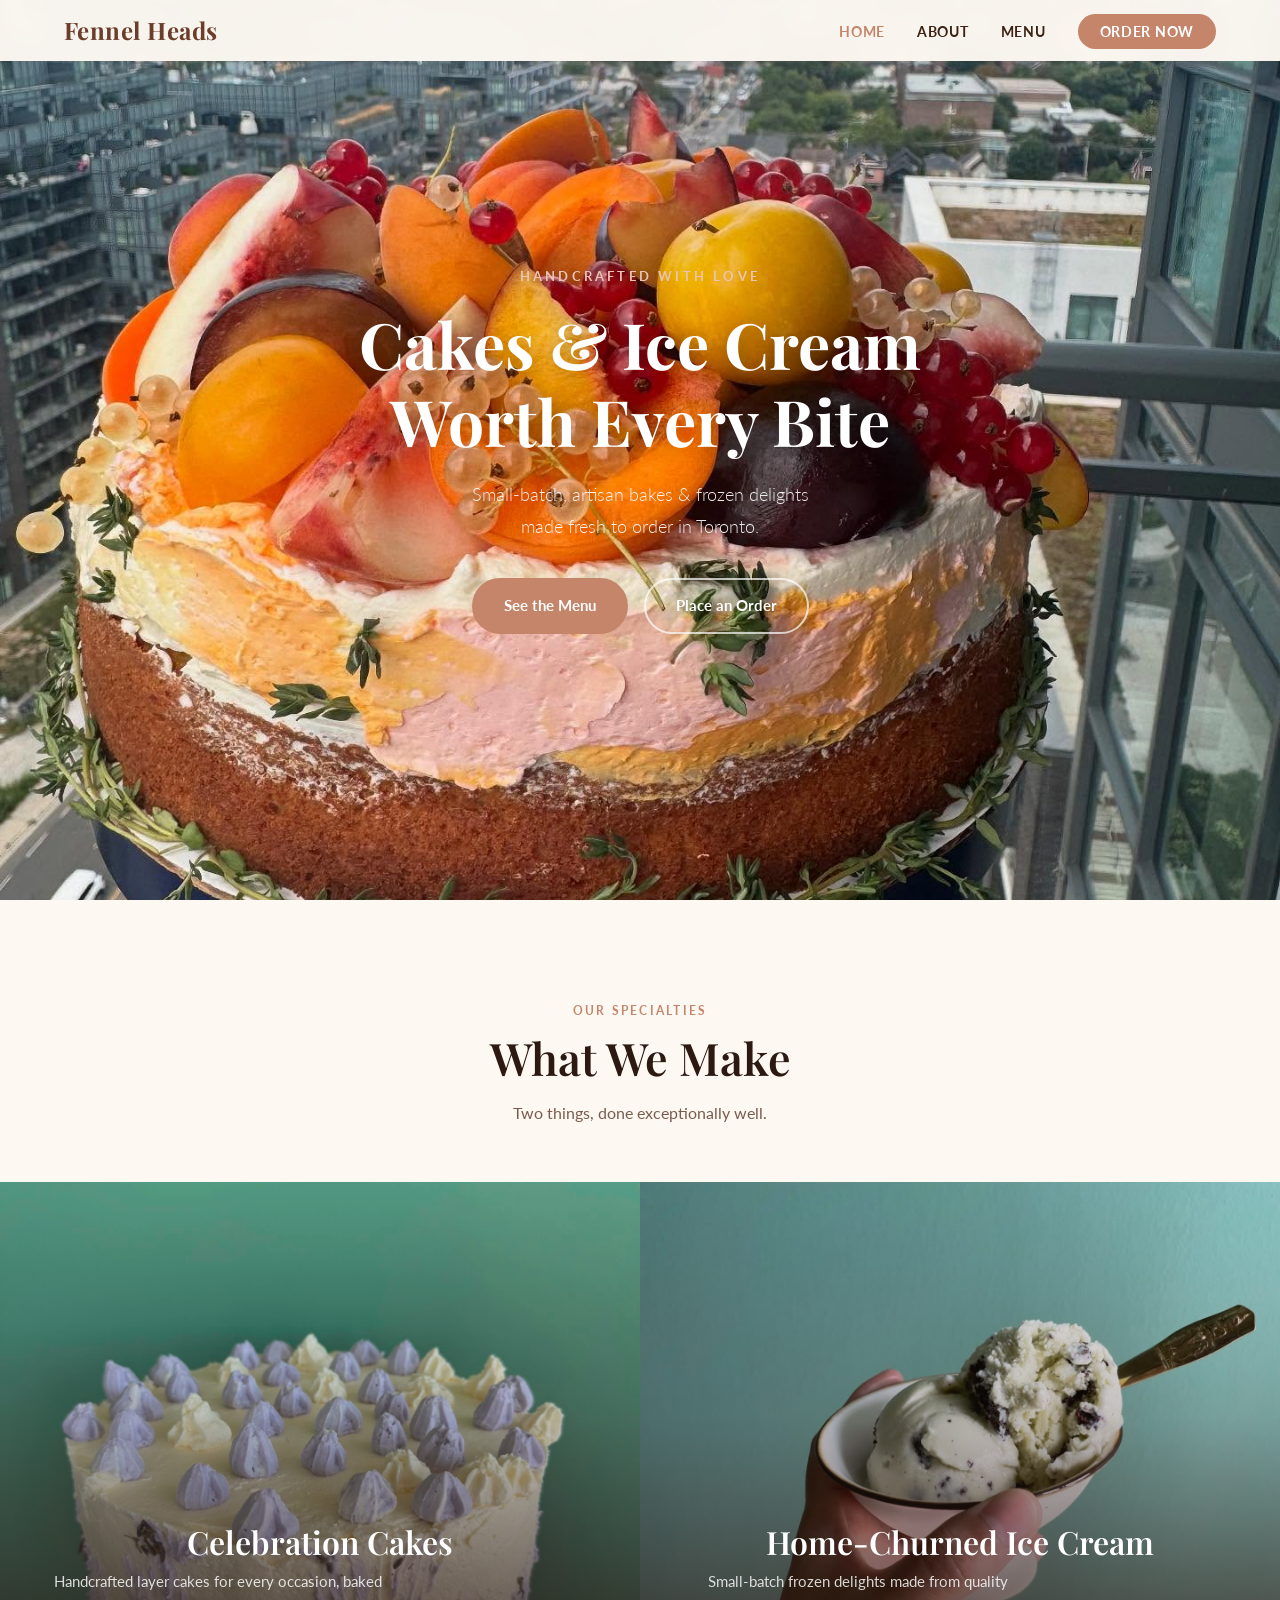
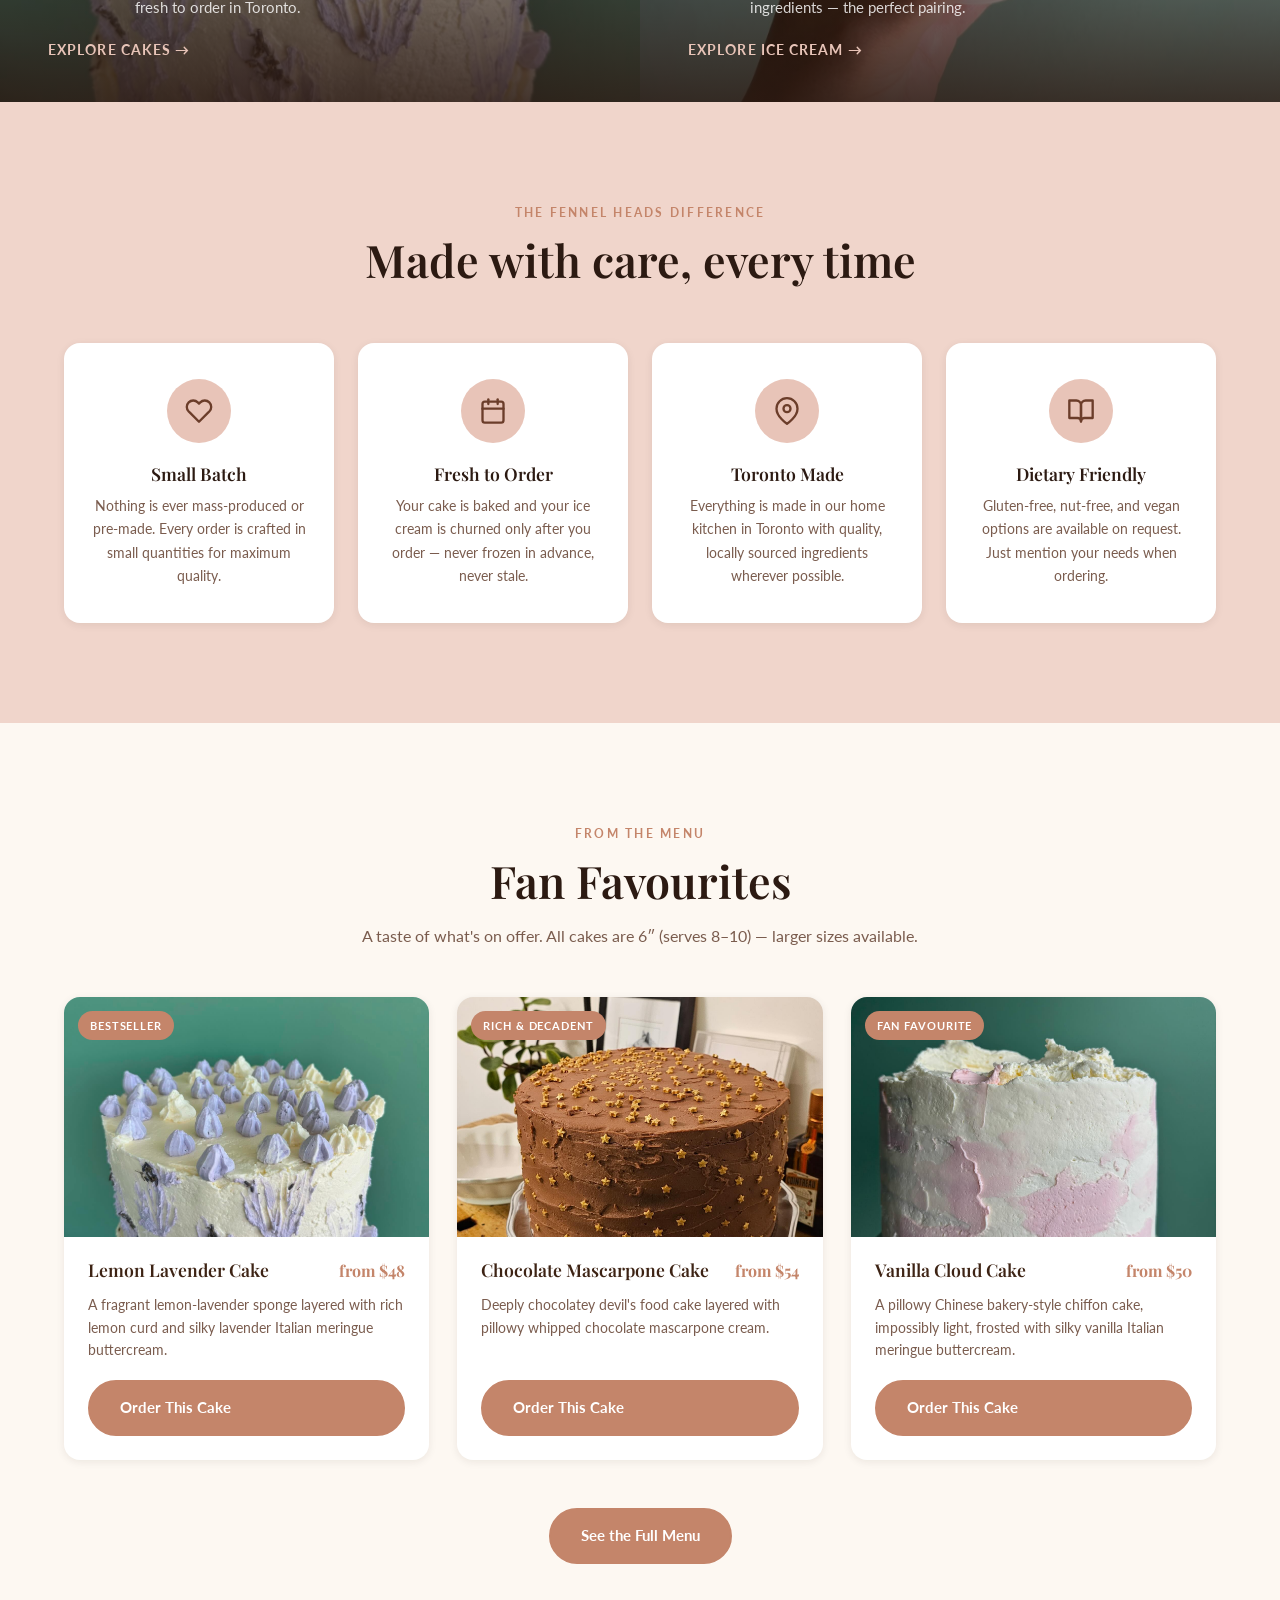
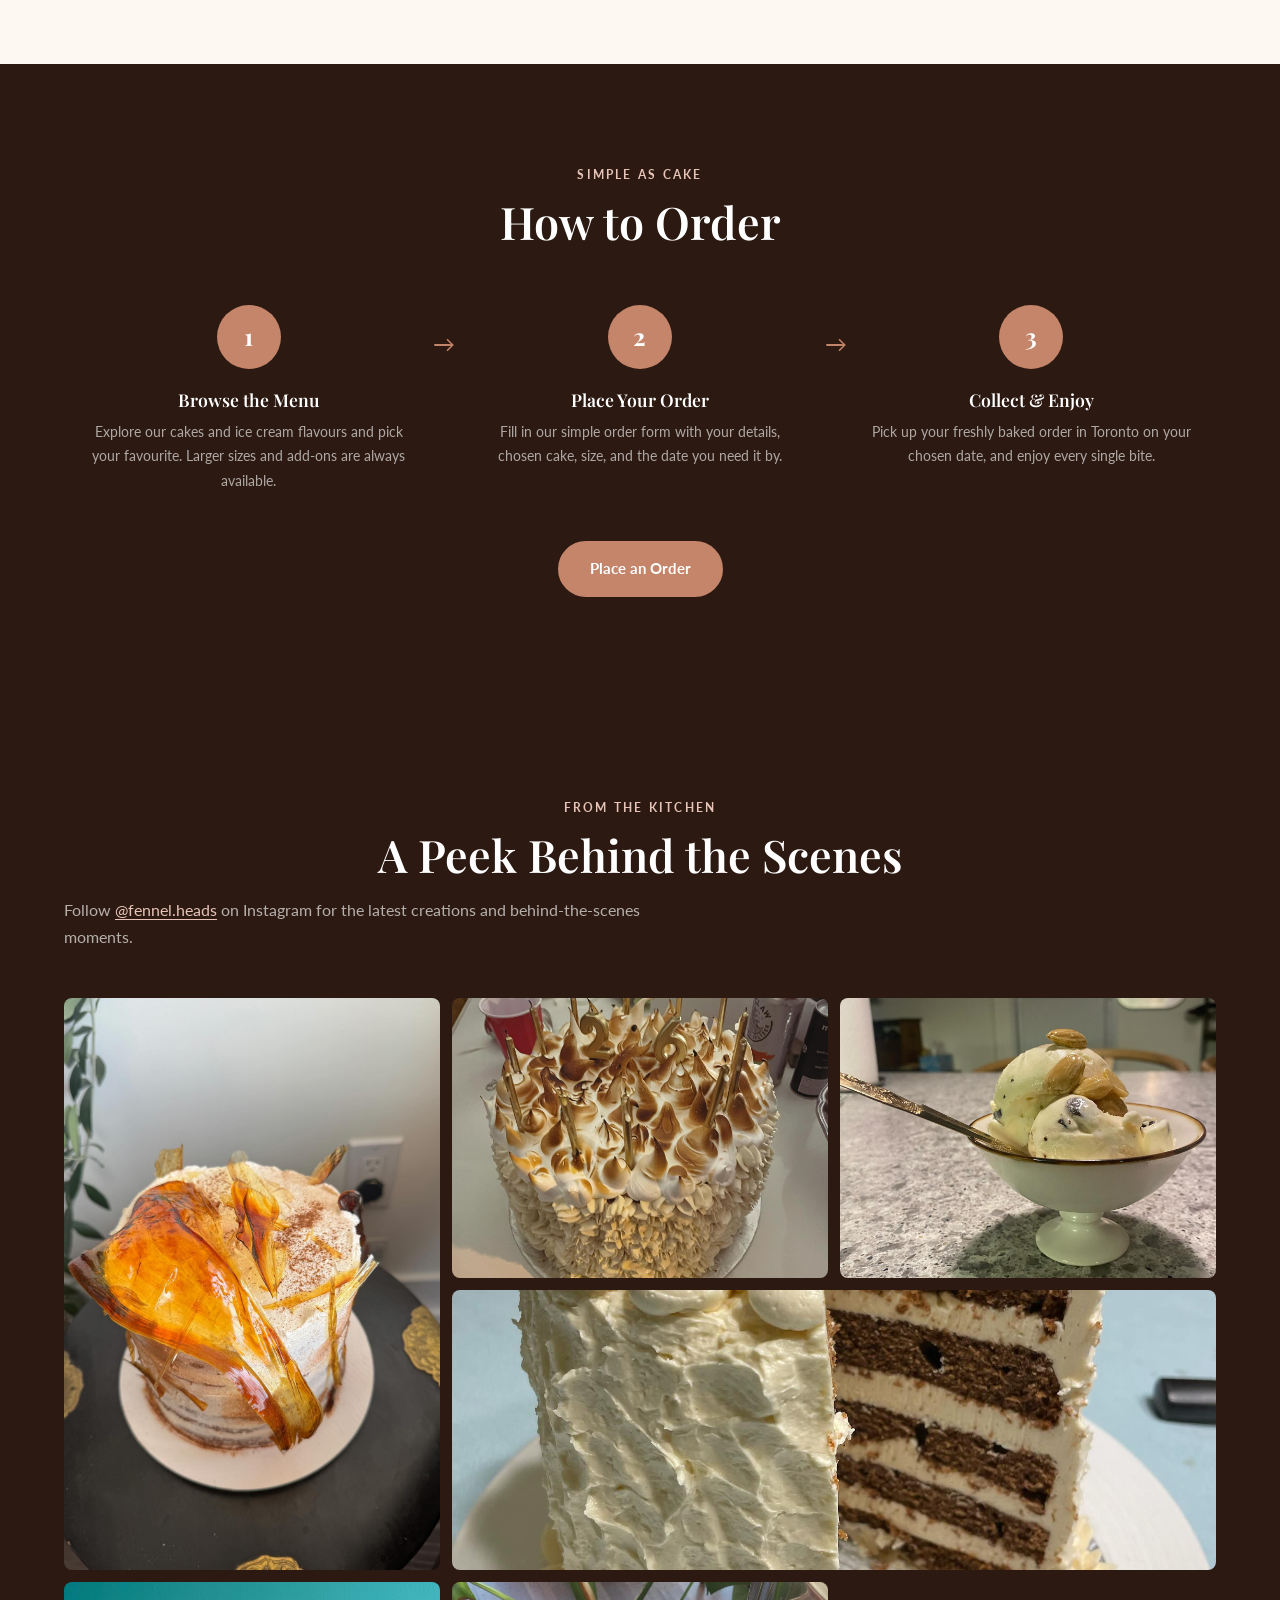
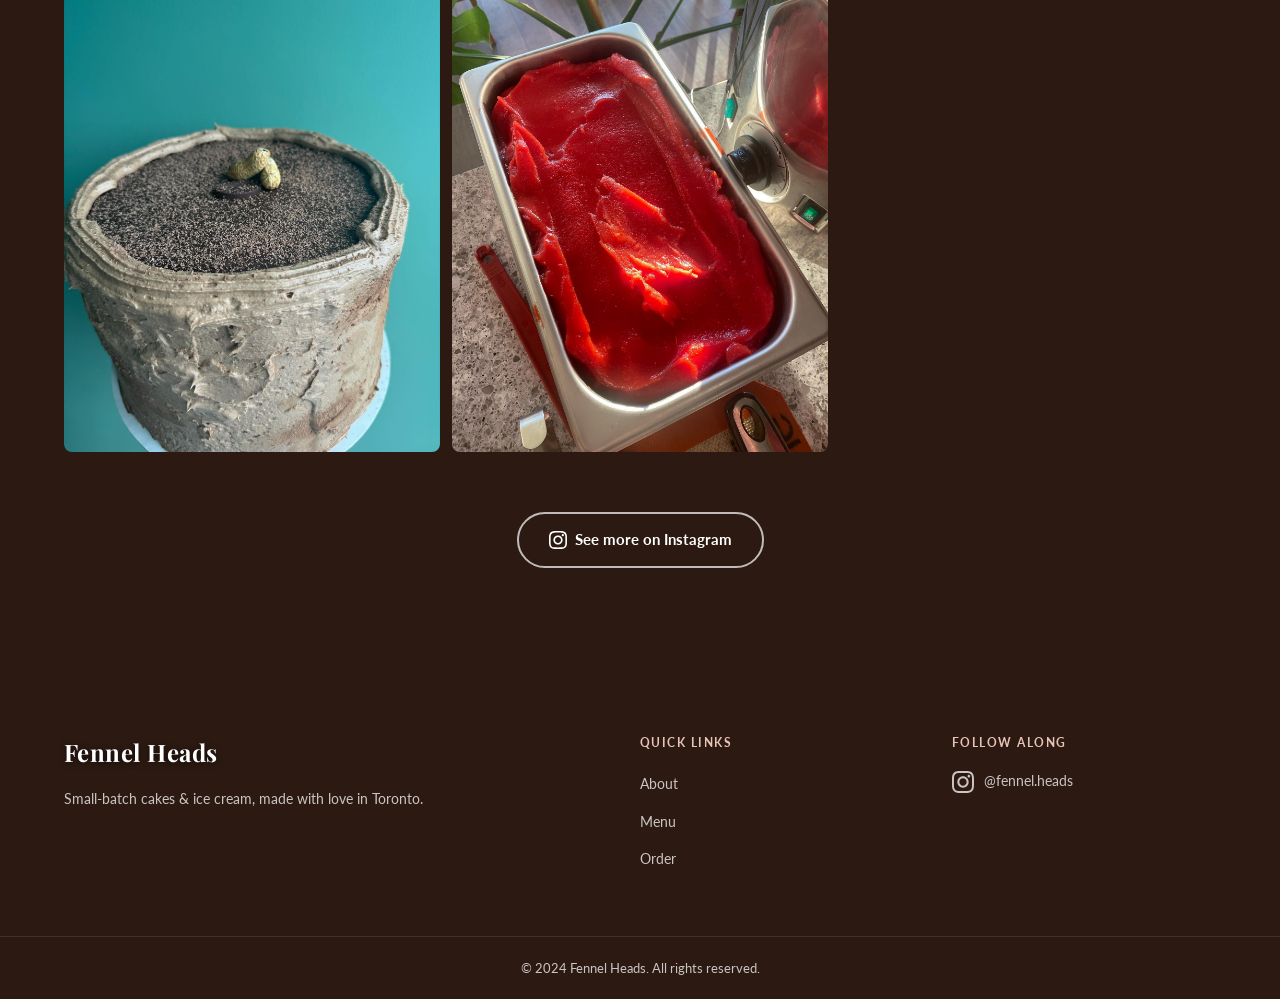
==== commit 00f6ad0f: "Correct cake names and descriptions across all pages - Lavender Honey Cake → Lemon Lavender Cake: le" ====
--- a/index.html
+++ b/index.html
@@ -129,45 +129,45 @@
 
         <div class="feat-card">
           <div class="feat-card-img">
-            <img src="439638737_1150848245955723_5161108831316934313_n.jpg" alt="Lavender Honey Cake" loading="lazy" />
+            <img src="439638737_1150848245955723_5161108831316934313_n.jpg" alt="Lemon Lavender Cake" loading="lazy" />
             <span class="feat-card-tag">Bestseller</span>
           </div>
           <div class="feat-card-body">
             <div class="feat-card-header">
-              <h3>Lavender Honey Cake</h3>
+              <h3>Lemon Lavender Cake</h3>
               <span class="price">from $48</span>
             </div>
-            <p>Soft almond sponge soaked in wildflower honey, layered with silky lavender cream cheese frosting and edible flowers.</p>
+            <p>A fragrant lemon-lavender sponge layered with rich lemon curd and silky lavender Italian meringue buttercream.</p>
             <a href="order.html" class="btn btn-primary">Order This Cake</a>
           </div>
         </div>
 
         <div class="feat-card">
           <div class="feat-card-img">
-            <img src="631726620_18425406217185767_4835926683837397308_n.jpg" alt="Dark Chocolate Espresso Torte" loading="lazy" />
+            <img src="631726620_18425406217185767_4835926683837397308_n.jpg" alt="Chocolate Mascarpone Cake" loading="lazy" />
             <span class="feat-card-tag">Rich &amp; Decadent</span>
           </div>
           <div class="feat-card-body">
             <div class="feat-card-header">
-              <h3>Dark Chocolate Espresso Torte</h3>
+              <h3>Chocolate Mascarpone Cake</h3>
               <span class="price">from $54</span>
             </div>
-            <p>Three layers of intense chocolate sponge, whipped espresso buttercream, a glossy dark ganache drip, and cocoa nibs.</p>
+            <p>Deeply chocolatey devil's food cake layered with pillowy whipped chocolate mascarpone cream.</p>
             <a href="order.html" class="btn btn-primary">Order This Cake</a>
           </div>
         </div>
 
         <div class="feat-card">
           <div class="feat-card-img">
-            <img src="438902770_364248175987534_5120223656493692306_n.jpg" alt="Lemon Elderflower Cake" loading="lazy" />
+            <img src="438902770_364248175987534_5120223656493692306_n.jpg" alt="Vanilla Cloud Cake" loading="lazy" />
             <span class="feat-card-tag">Fan Favourite</span>
           </div>
           <div class="feat-card-body">
             <div class="feat-card-header">
-              <h3>Lemon Elderflower Cake</h3>
+              <h3>Vanilla Cloud Cake</h3>
               <span class="price">from $50</span>
             </div>
-            <p>Zesty lemon sponge brushed with elderflower cordial, filled with lemon curd and elderflower mascarpone, topped with crystallised lemon.</p>
+            <p>A pillowy Chinese bakery-style chiffon cake, impossibly light, frosted with silky vanilla Italian meringue buttercream.</p>
             <a href="order.html" class="btn btn-primary">Order This Cake</a>
           </div>
         </div>
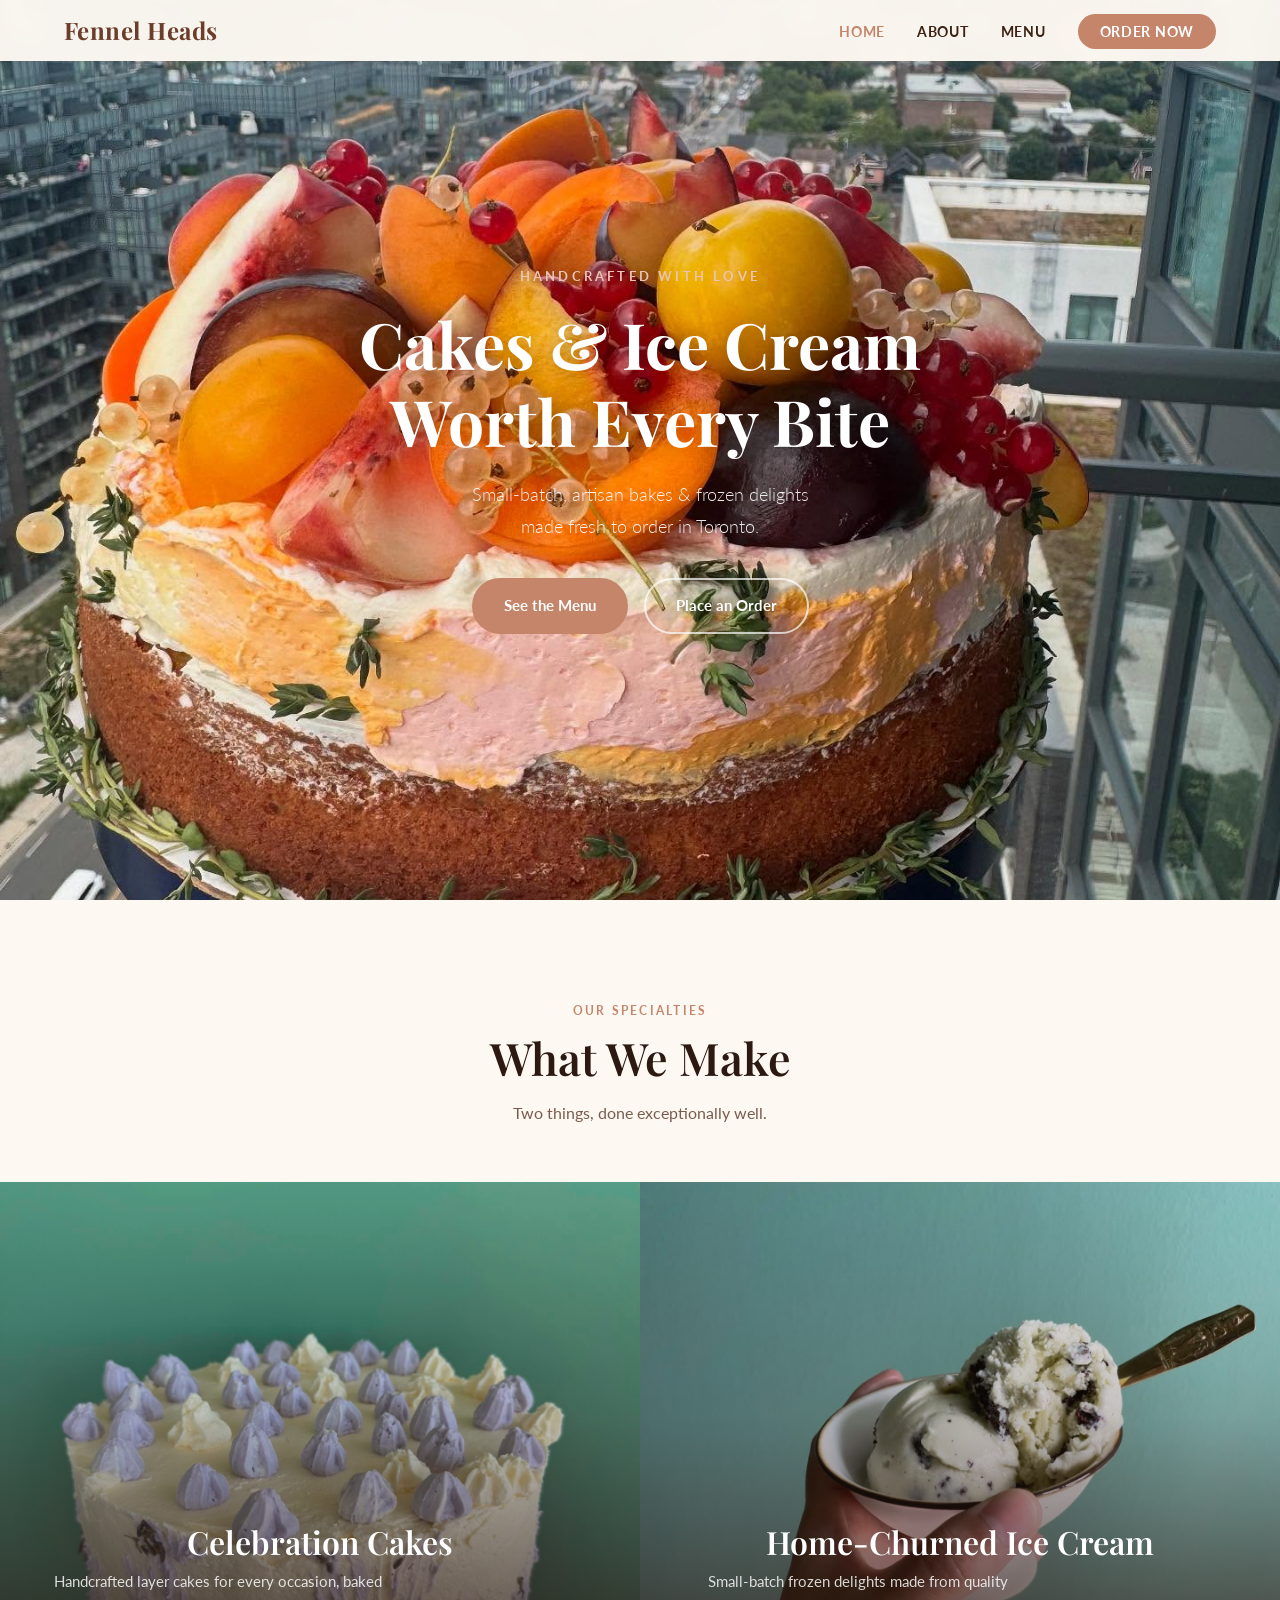
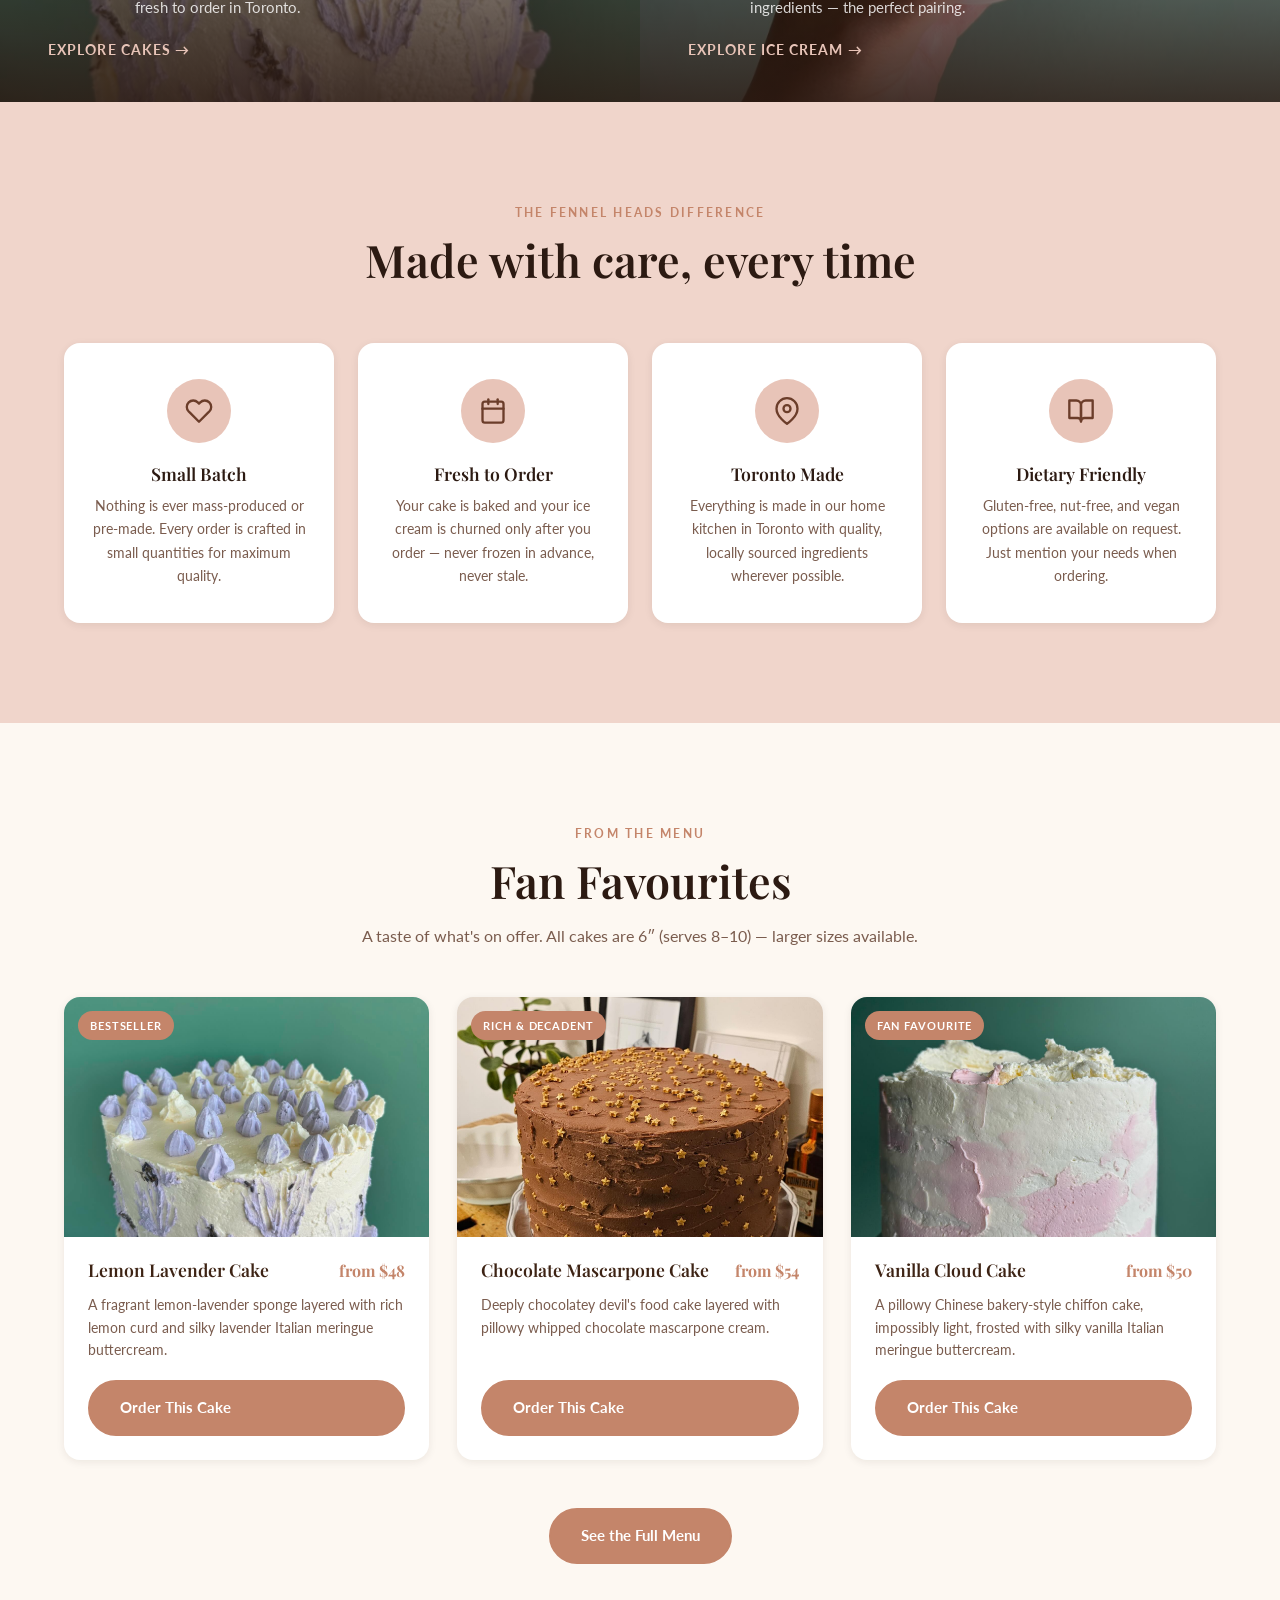
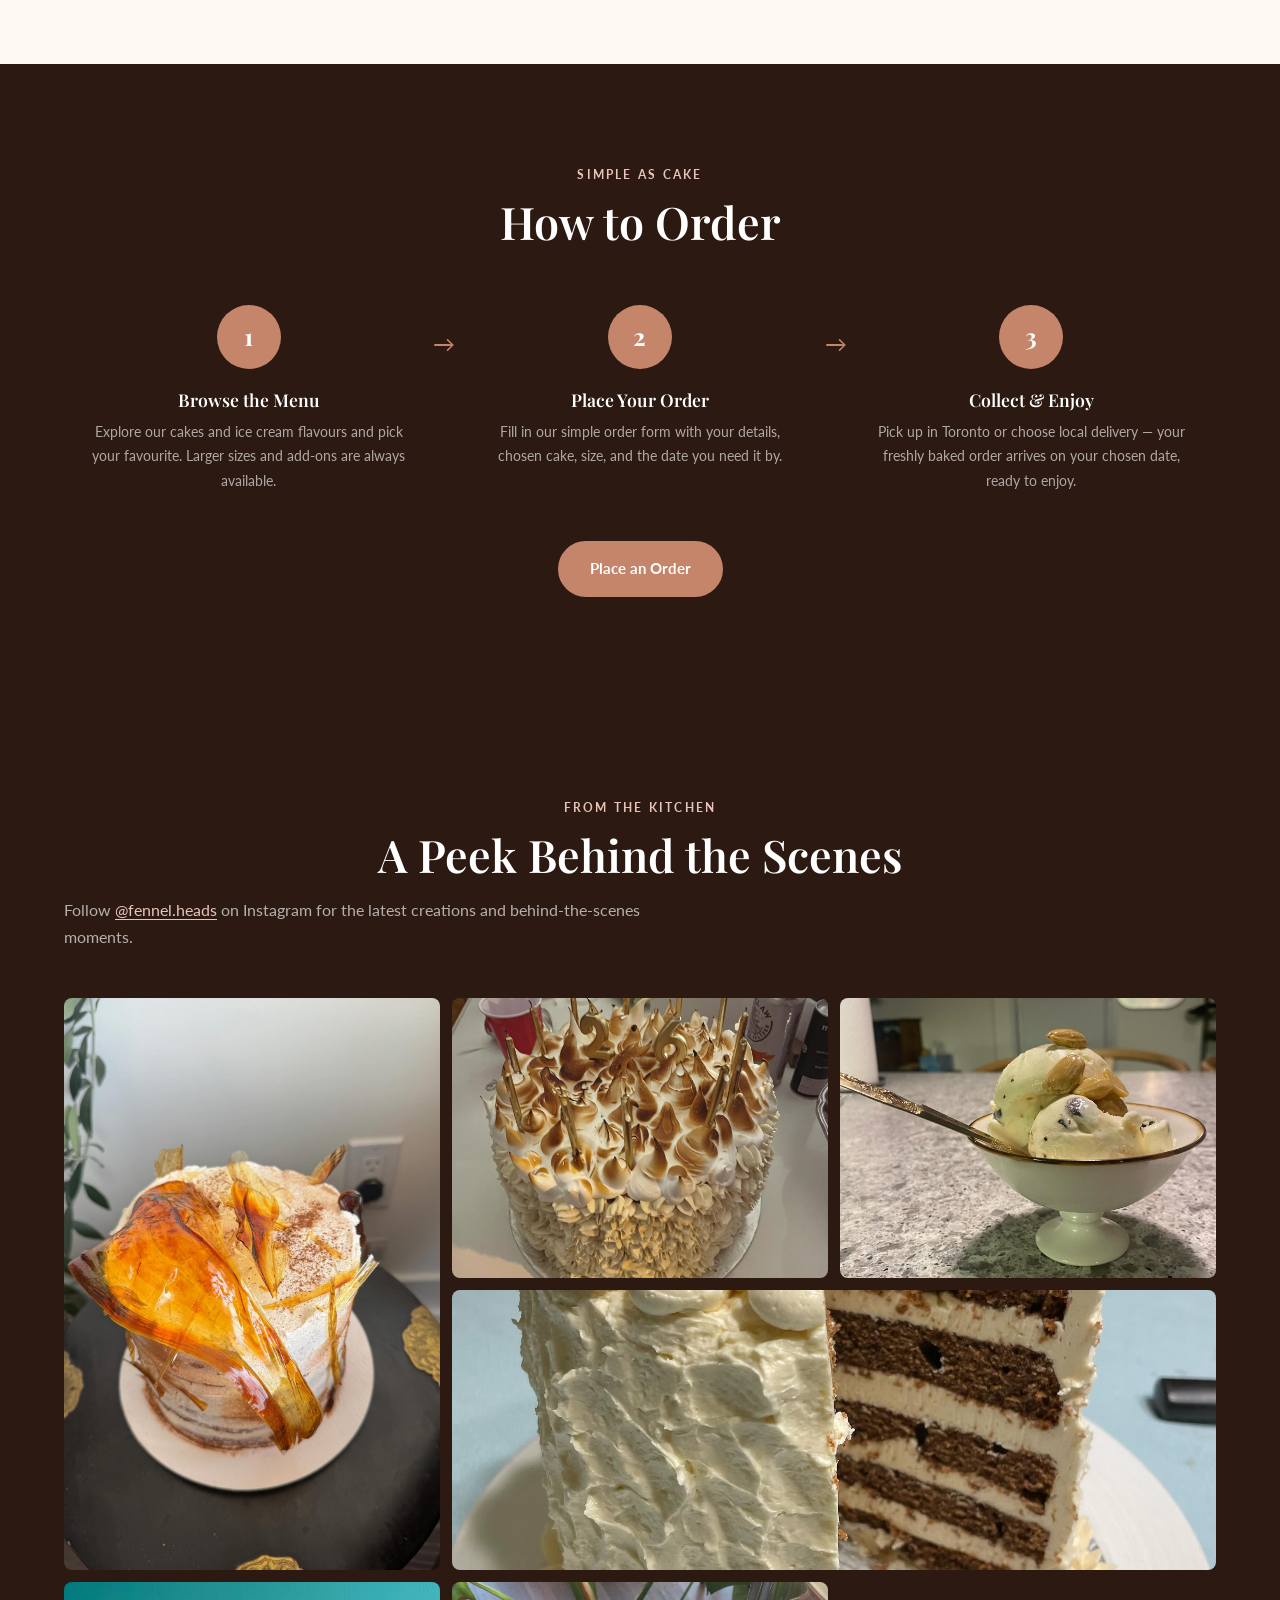
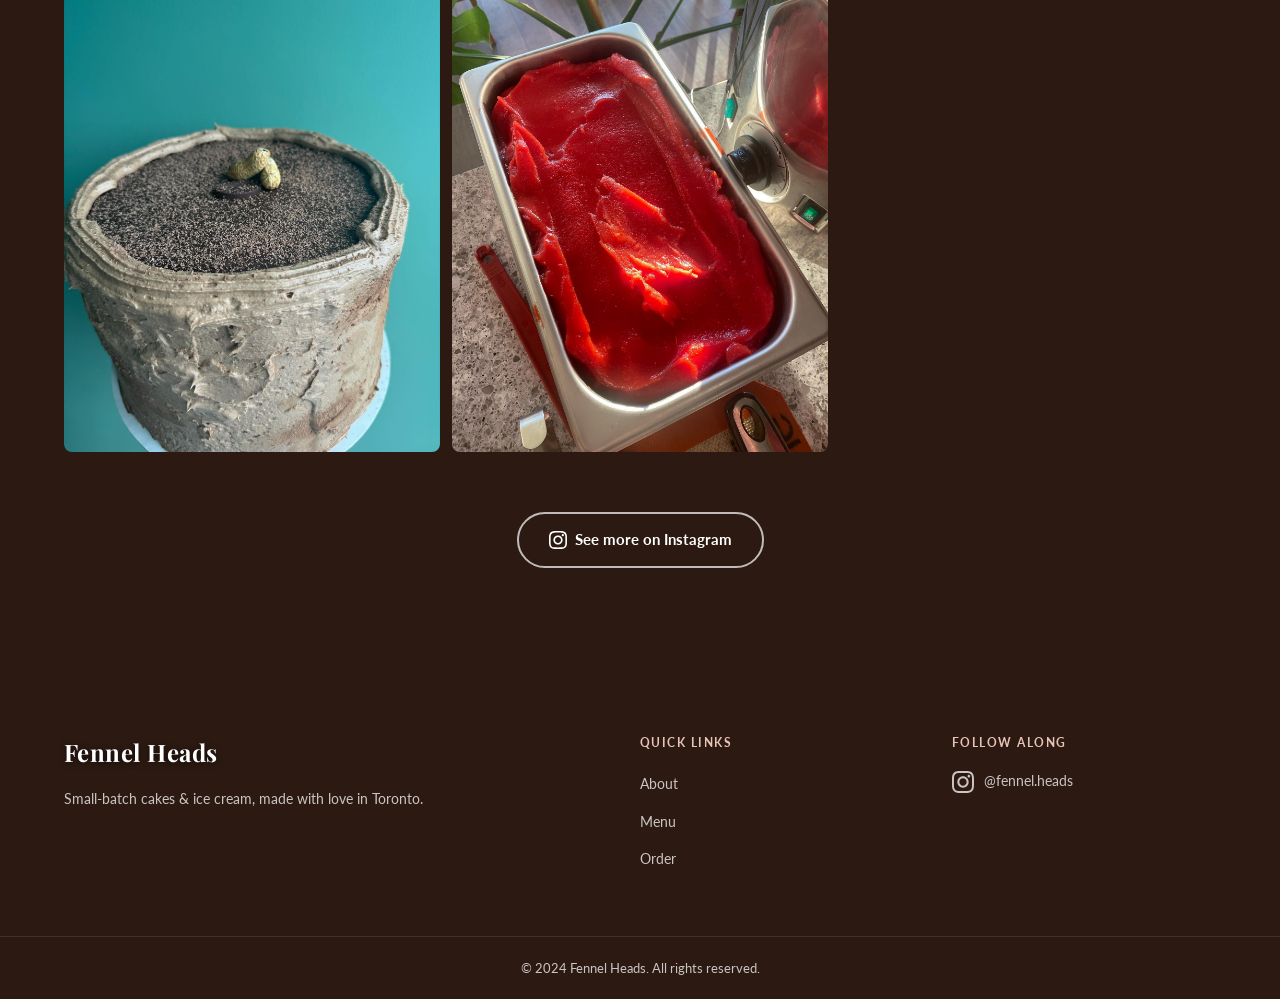
==== commit ec6d8965: "Add pickup/delivery selection to order form with $5 delivery fee - Added fulfilment radio cards (Fre" ====
--- a/index.html
+++ b/index.html
@@ -202,7 +202,7 @@
         <div class="step">
           <div class="step-number">3</div>
           <h3>Collect &amp; Enjoy</h3>
-          <p>Pick up your freshly baked order in Toronto on your chosen date, and enjoy every single bite.</p>
+          <p>Pick up in Toronto or choose local delivery — your freshly baked order arrives on your chosen date, ready to enjoy.</p>
         </div>
       </div>
 
--- a/styles.css
+++ b/styles.css
@@ -719,6 +719,64 @@
   gap: 6px;
 }
 
+/* ── Fulfilment radio cards ── */
+.fulfilment-options {
+  display: grid;
+  grid-template-columns: 1fr 1fr;
+  gap: 12px;
+}
+
+.radio-option {
+  display: flex;
+  align-items: flex-start;
+  gap: 12px;
+  padding: 16px;
+  border: 1.5px solid var(--blush);
+  border-radius: var(--radius-sm);
+  cursor: pointer;
+  transition: border-color var(--transition), background var(--transition);
+  background: var(--white);
+}
+
+.radio-option:has(input:checked) {
+  border-color: var(--dusty);
+  background: var(--cream);
+}
+
+.radio-option input[type="radio"] {
+  width: 18px;
+  height: 18px;
+  min-width: 18px;
+  accent-color: var(--dusty);
+  margin-top: 2px;
+  padding: 0;
+  border: none;
+}
+
+.radio-label {
+  display: flex;
+  flex-direction: column;
+  gap: 2px;
+}
+
+.radio-title {
+  font-weight: 700;
+  font-size: 0.9rem;
+  color: var(--dark);
+}
+
+.radio-title em {
+  font-style: normal;
+  color: var(--dusty);
+  font-size: 0.85rem;
+}
+
+.radio-desc {
+  font-size: 0.8rem;
+  color: var(--text-muted);
+  line-height: 1.4;
+}
+
 label {
   font-size: 0.85rem;
   font-weight: 700;
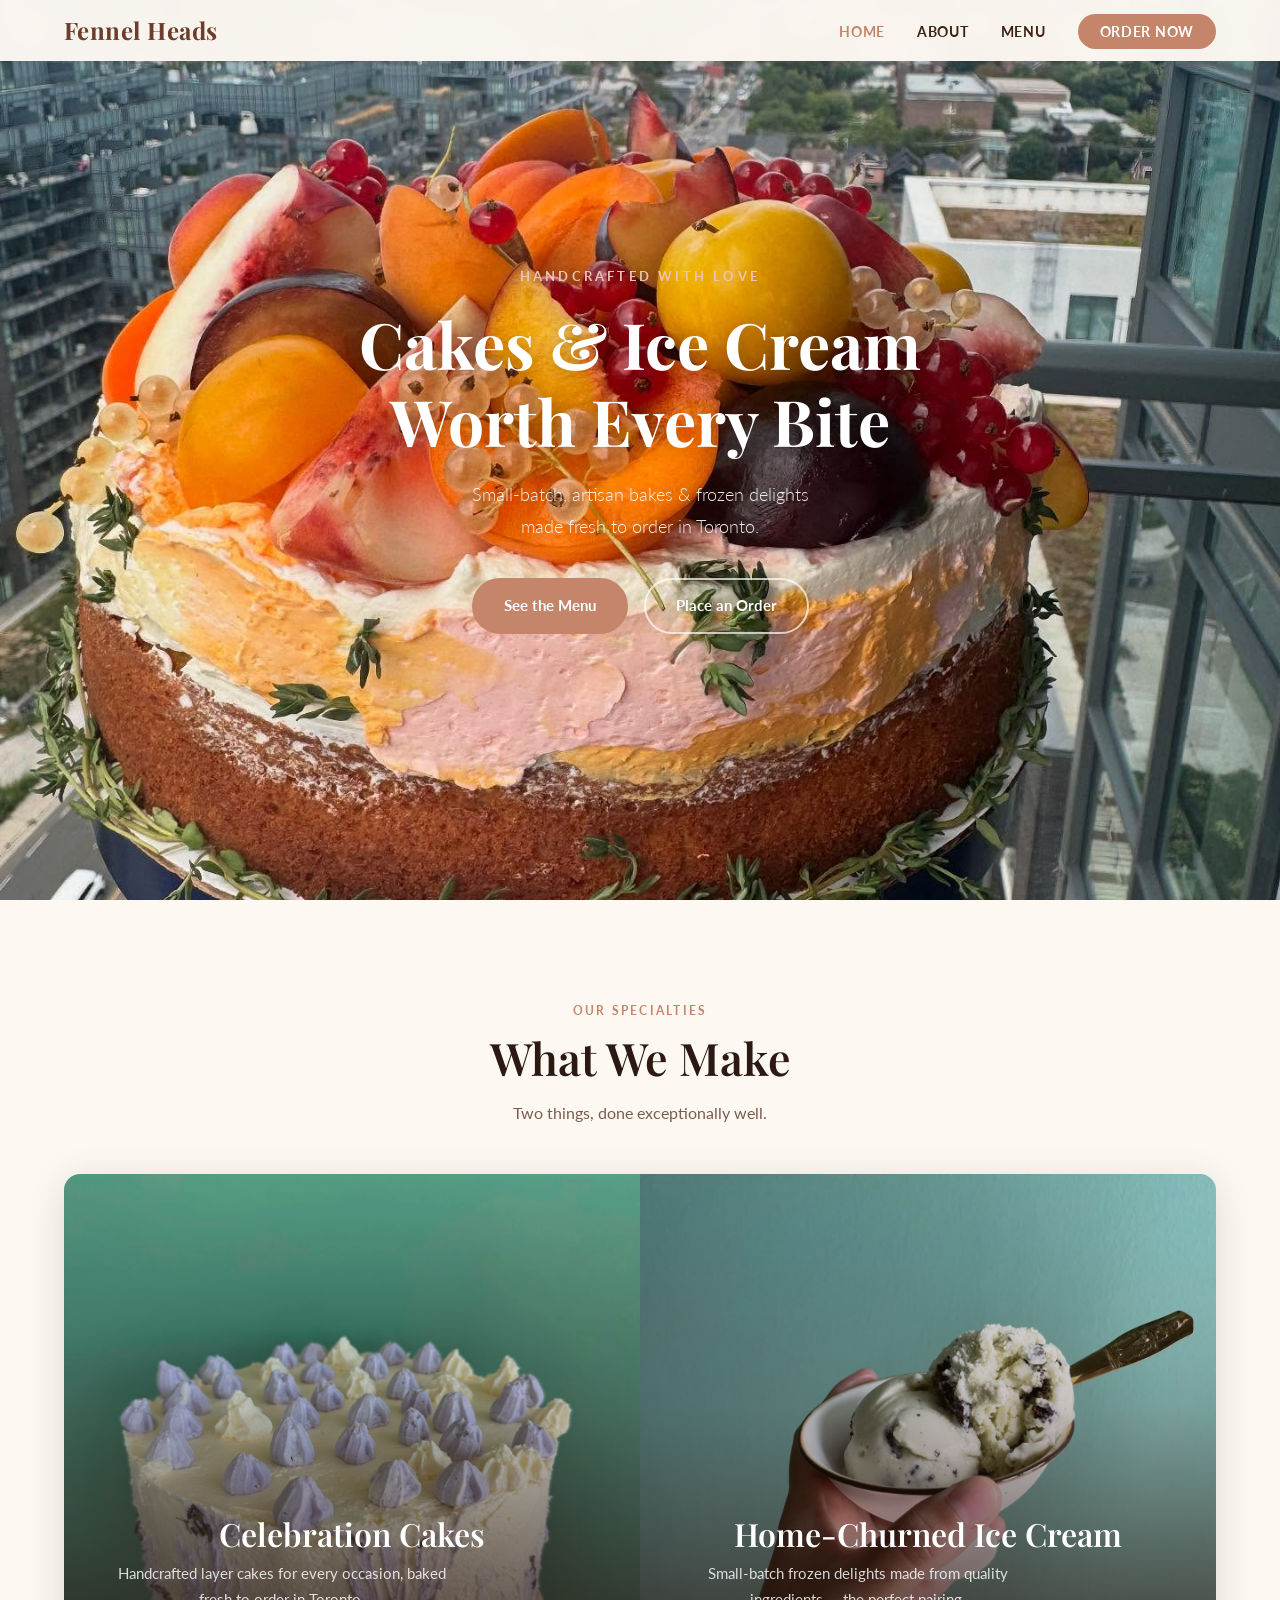
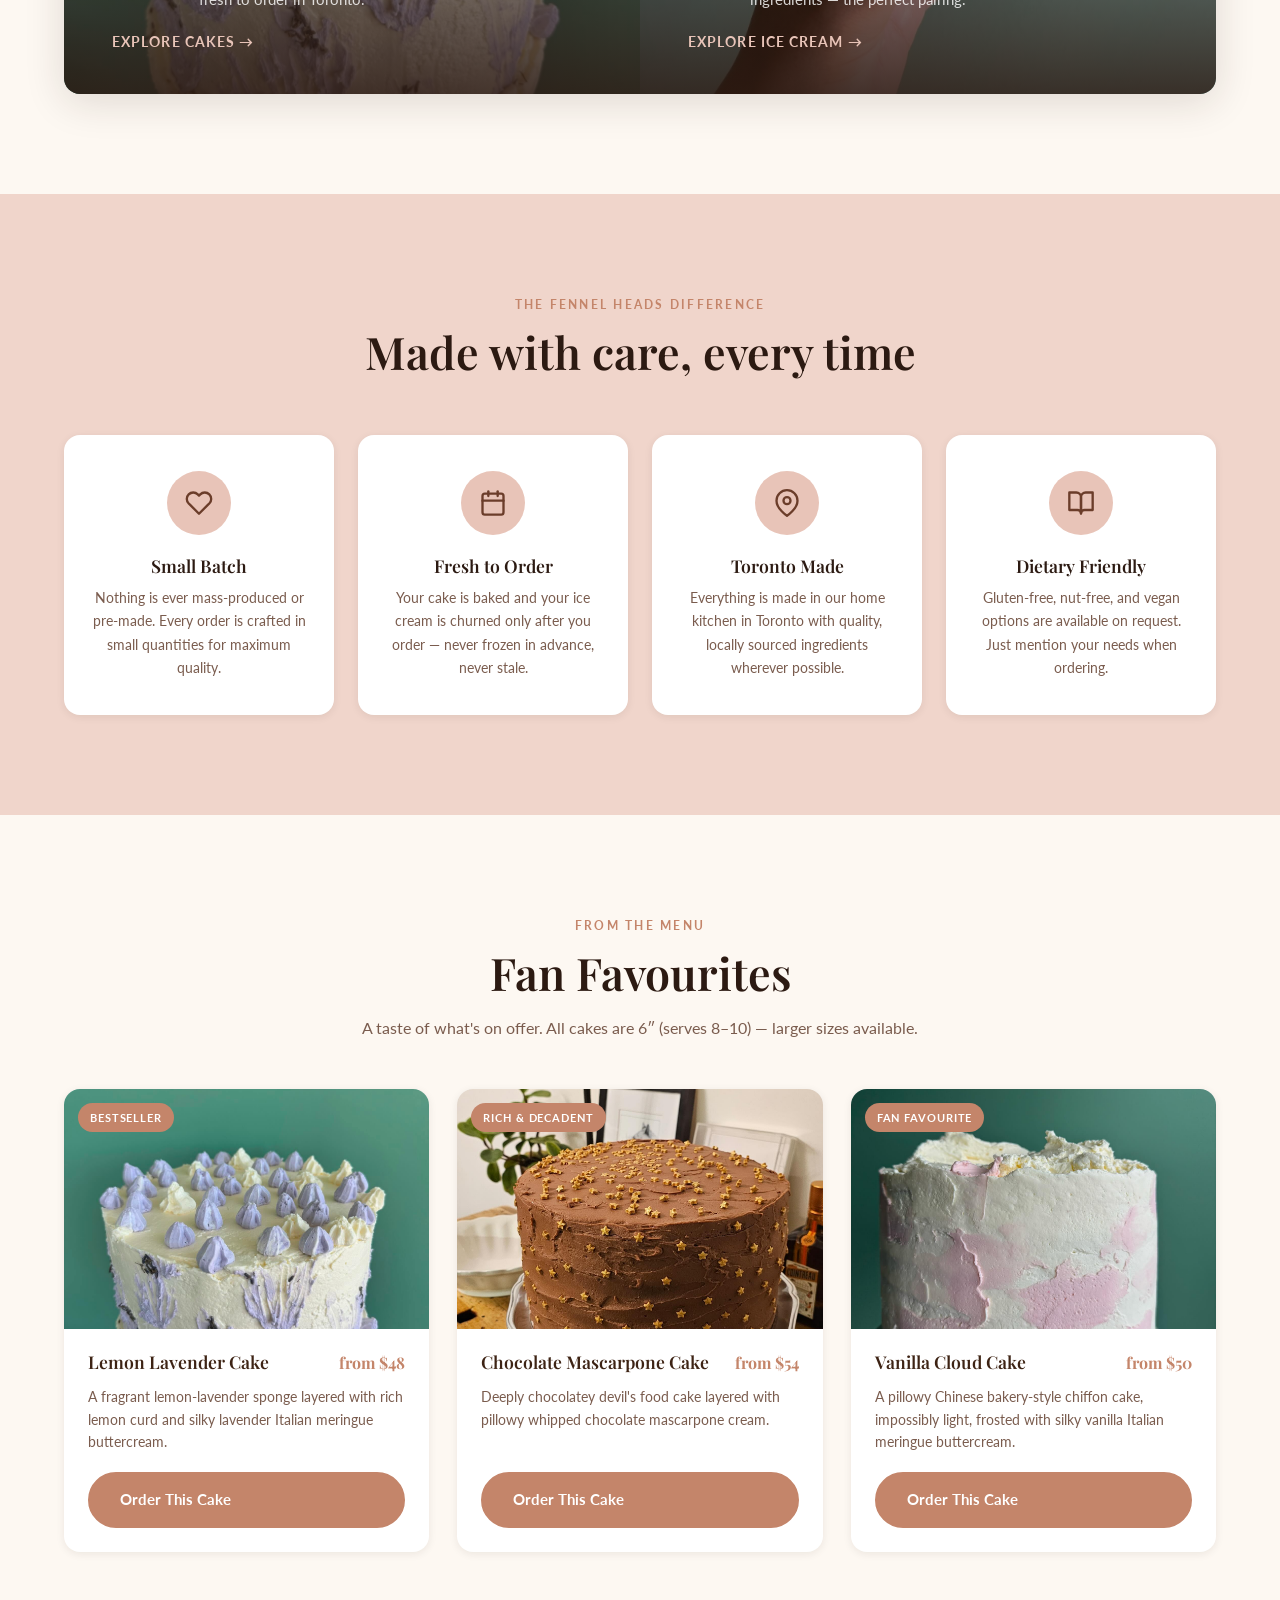
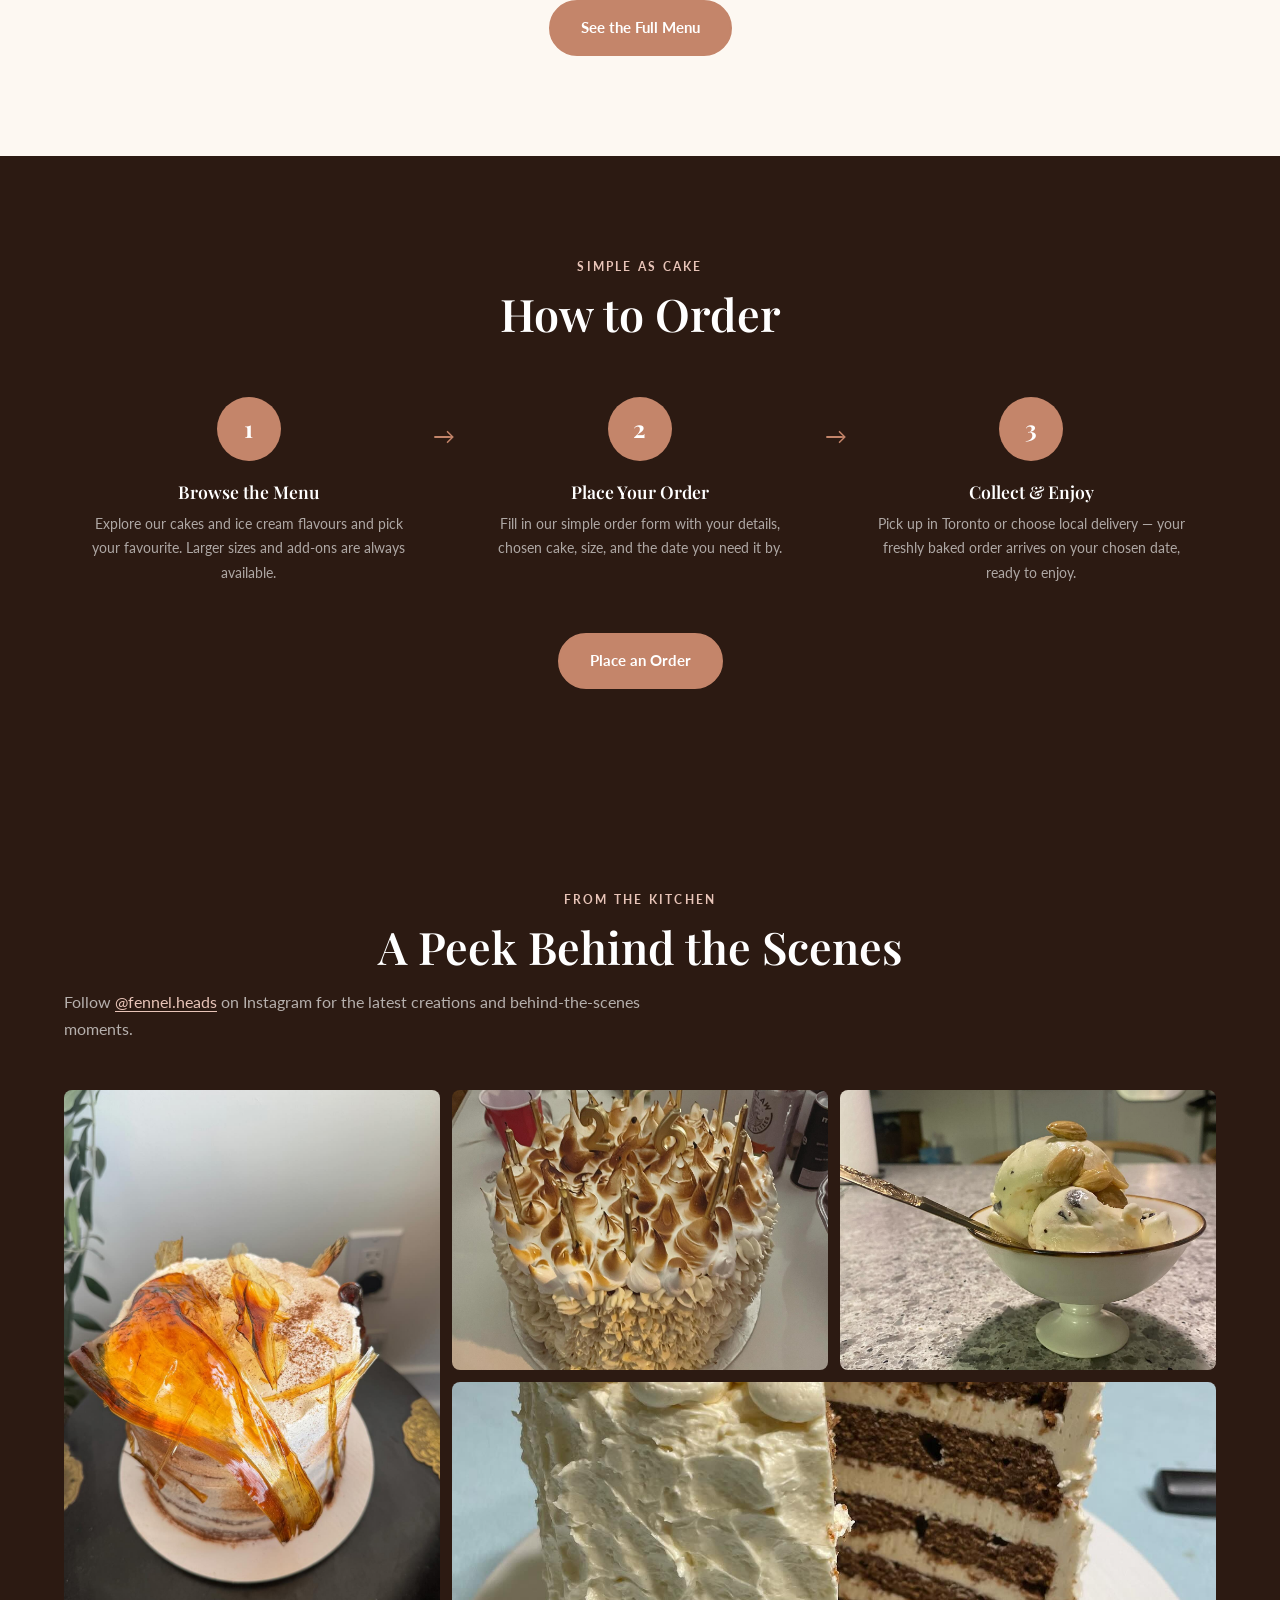
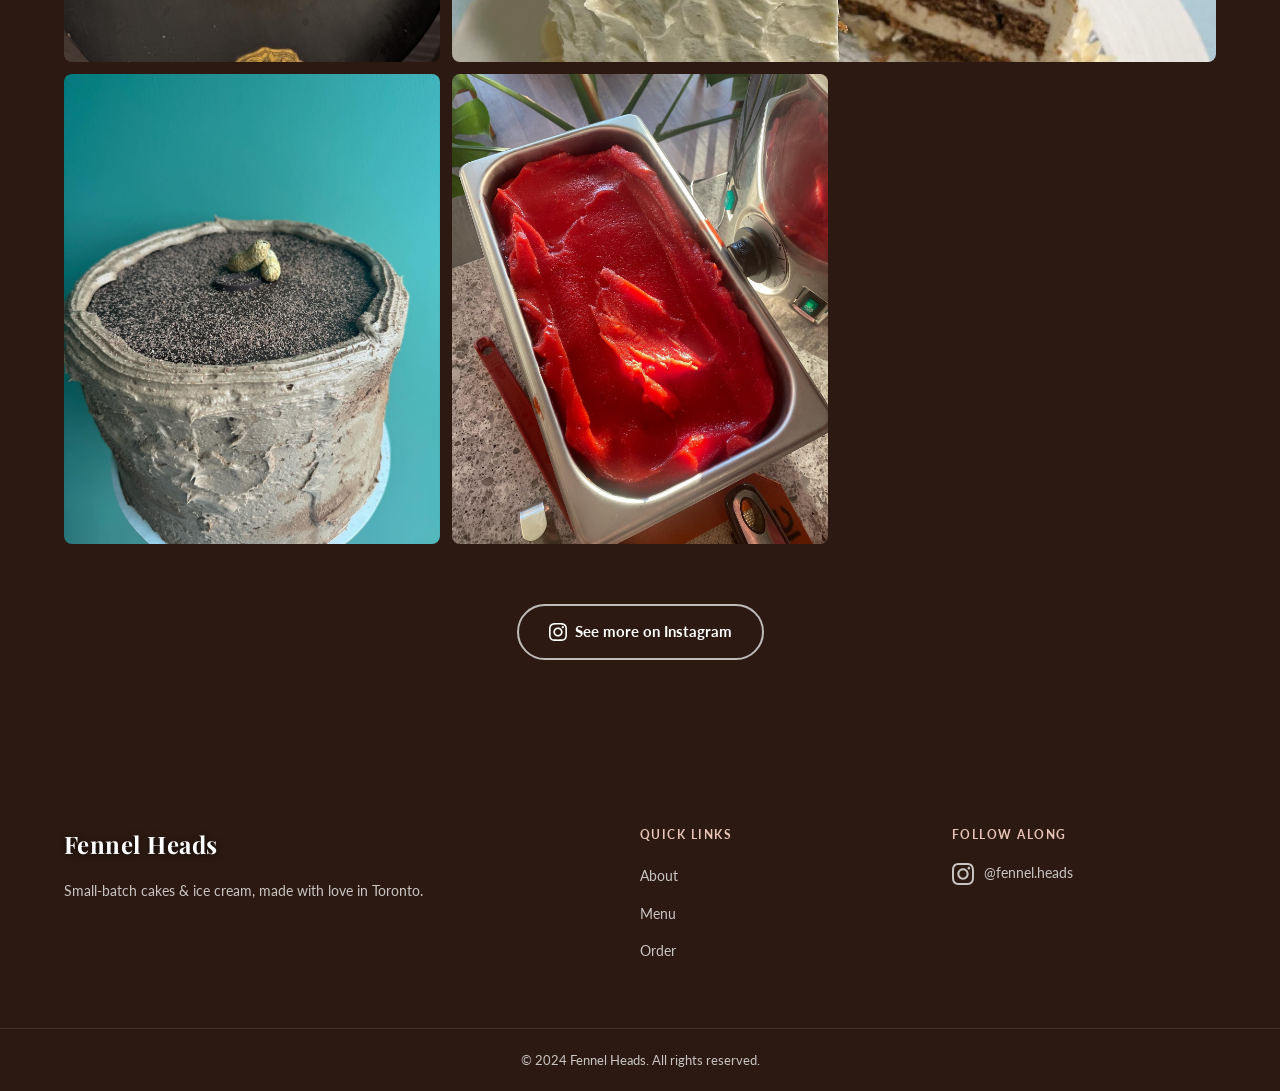
==== commit eabc0d5e: "Fix delivery form visibility and unify What We Make section design - Bump styles.css cache version v" ====
--- a/index.html
+++ b/index.html
@@ -4,7 +4,7 @@
   <meta charset="UTF-8" />
   <meta name="viewport" content="width=device-width, initial-scale=1.0" />
   <title>Fennel Heads — Cakes & Ice Cream by Arry</title>
-  <link rel="stylesheet" href="styles.css?v=3" />
+  <link rel="stylesheet" href="styles.css?v=4" />
   <link rel="preconnect" href="https://fonts.googleapis.com" />
   <link rel="preconnect" href="https://fonts.gstatic.com" crossorigin />
   <link href="https://fonts.googleapis.com/css2?family=Playfair+Display:ital,wght@0,400;0,600;0,700;1,400&family=Lato:wght@300;400;700&display=swap" rel="stylesheet" />
@@ -50,24 +50,24 @@
       <p class="section-eyebrow centered">Our specialties</p>
       <h2 class="section-title centered">What We Make</h2>
       <p class="section-subtitle centered">Two things, done exceptionally well.</p>
-    </div>
-    <div class="what-grid">
-      <a href="menu.html" class="what-card">
-        <img src="439638737_1150848245955723_5161108831316934313_n.jpg" alt="Lavender honey celebration cake" loading="lazy" />
-        <div class="what-card-overlay">
-          <h3>Celebration Cakes</h3>
-          <p>Handcrafted layer cakes for every occasion, baked fresh to order in Toronto.</p>
-          <span class="what-card-cta">Explore cakes &rarr;</span>
-        </div>
-      </a>
-      <a href="menu.html" class="what-card">
-        <img src="626688793_18094939057758270_4780236307043766444_n.jpg" alt="Scoops of home-churned ice cream" loading="lazy" />
-        <div class="what-card-overlay">
-          <h3>Home-Churned Ice Cream</h3>
-          <p>Small-batch frozen delights made from quality ingredients — the perfect pairing.</p>
-          <span class="what-card-cta">Explore ice cream &rarr;</span>
-        </div>
-      </a>
+      <div class="what-grid">
+        <a href="menu.html" class="what-card">
+          <img src="439638737_1150848245955723_5161108831316934313_n.jpg" alt="Lavender honey celebration cake" loading="lazy" />
+          <div class="what-card-overlay">
+            <h3>Celebration Cakes</h3>
+            <p>Handcrafted layer cakes for every occasion, baked fresh to order in Toronto.</p>
+            <span class="what-card-cta">Explore cakes &rarr;</span>
+          </div>
+        </a>
+        <a href="menu.html" class="what-card">
+          <img src="626688793_18094939057758270_4780236307043766444_n.jpg" alt="Scoops of home-churned ice cream" loading="lazy" />
+          <div class="what-card-overlay">
+            <h3>Home-Churned Ice Cream</h3>
+            <p>Small-batch frozen delights made from quality ingredients — the perfect pairing.</p>
+            <span class="what-card-cta">Explore ice cream &rarr;</span>
+          </div>
+        </a>
+      </div>
     </div>
   </section>
 
--- a/styles.css
+++ b/styles.css
@@ -948,7 +948,7 @@
 
 /* ── What We Make ── */
 #what-we-make {
-  padding: 100px 0 0;
+  padding: 100px 0;
   background: var(--cream);
   text-align: center;
 }
@@ -957,7 +957,10 @@
   display: grid;
   grid-template-columns: 1fr 1fr;
   height: 520px;
-  margin-top: 56px;
+  margin-top: 40px;
+  border-radius: var(--radius);
+  overflow: hidden;
+  box-shadow: 0 8px 40px rgba(44,26,18,0.14);
 }
 
 .what-card {
